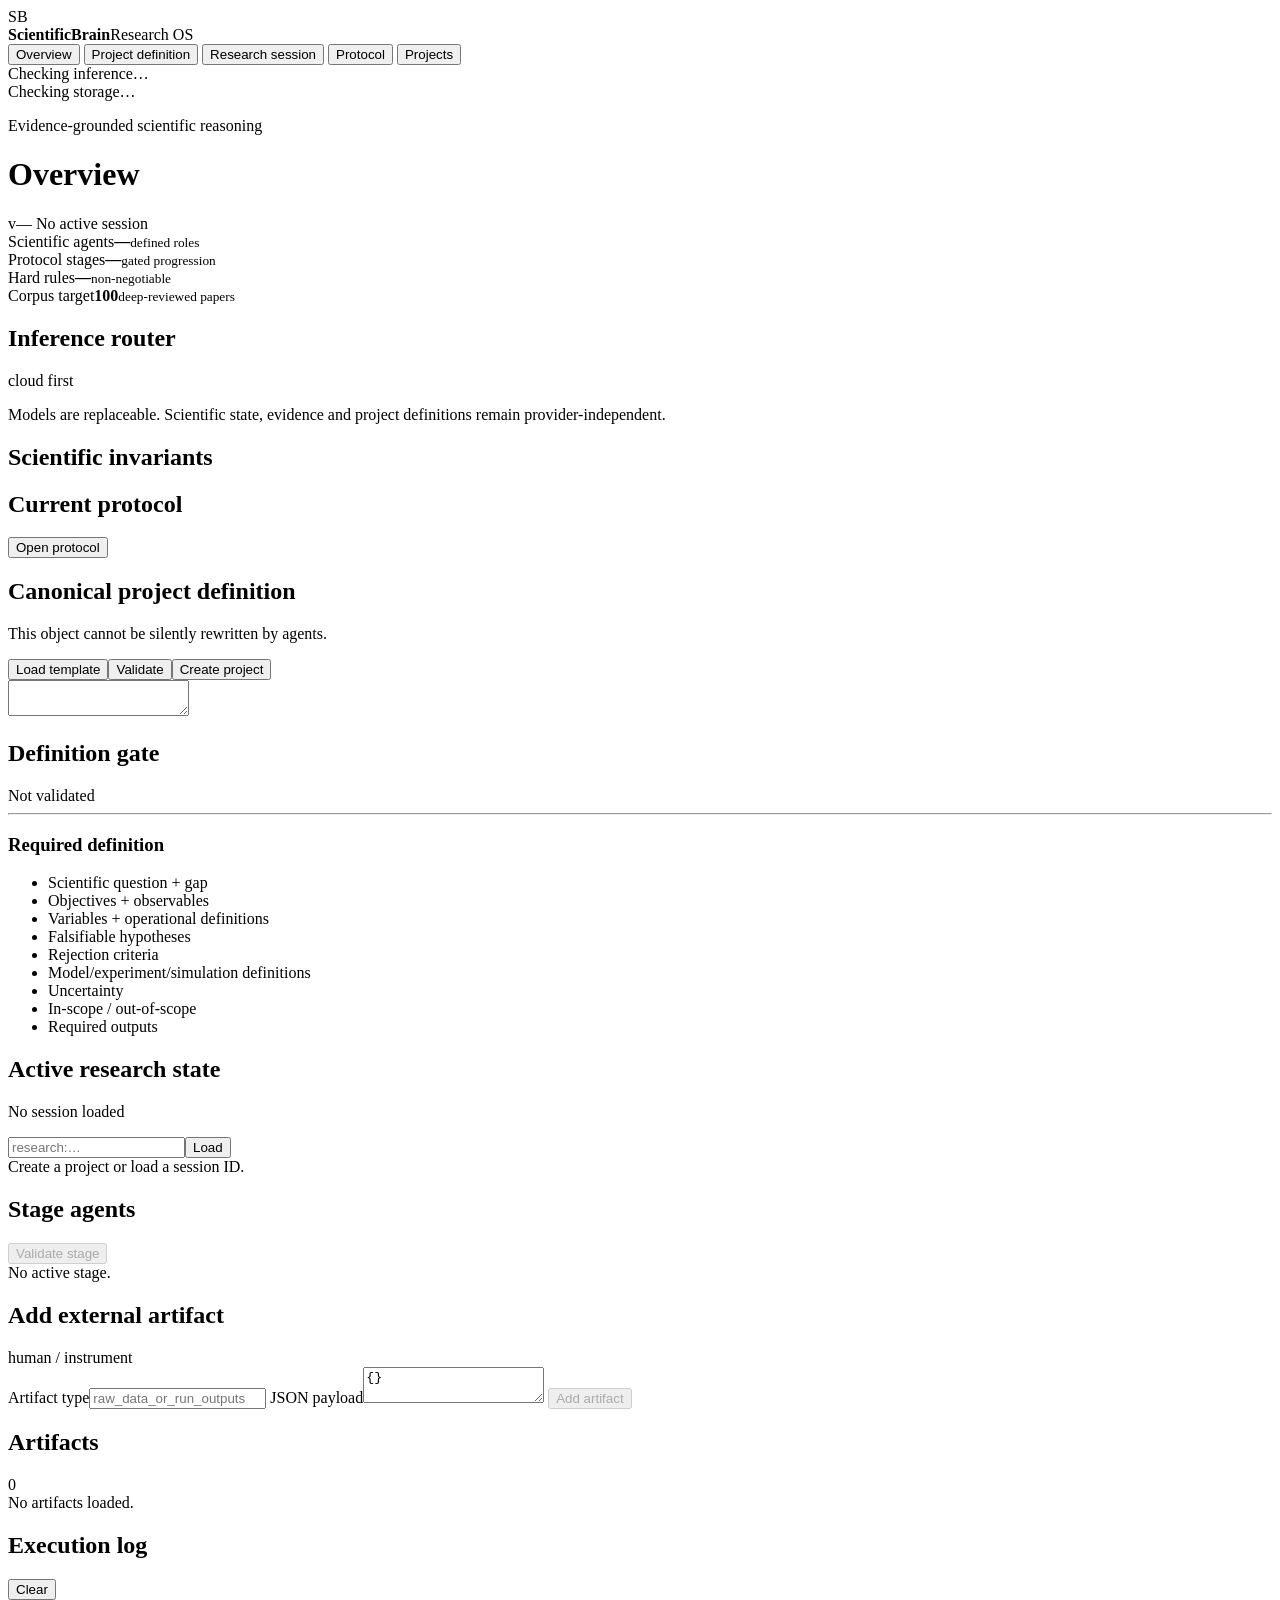
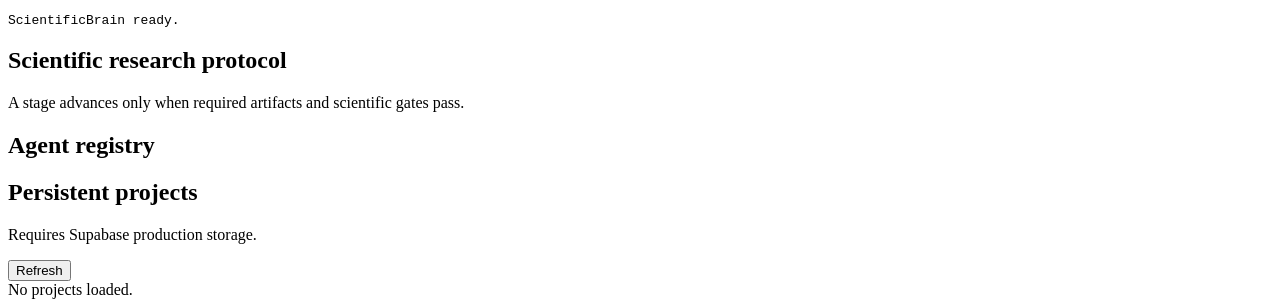
==== index.html @ 0498aa02 "Add ScientificBrain web research console" ====
<!doctype html>
<html lang="en">
<head>
  <meta charset="utf-8" />
  <meta name="viewport" content="width=device-width,initial-scale=1" />
  <title>ScientificBrain</title>
  <link rel="stylesheet" href="/assets/styles.css" />
</head>
<body>
  <div class="shell">
    <aside class="sidebar">
      <div class="brand">
        <div class="mark">SB</div>
        <div><strong>ScientificBrain</strong><span>Research OS</span></div>
      </div>
      <nav>
        <button class="nav active" data-view="overview">Overview</button>
        <button class="nav" data-view="definition">Project definition</button>
        <button class="nav" data-view="session">Research session</button>
        <button class="nav" data-view="protocol">Protocol</button>
        <button class="nav" data-view="projects">Projects</button>
      </nav>
      <div class="sidebar-foot">
        <div class="mini"><span id="provider-dot" class="dot"></span><span id="provider-label">Checking inference…</span></div>
        <div class="mini"><span id="storage-dot" class="dot"></span><span id="storage-label">Checking storage…</span></div>
      </div>
    </aside>

    <main class="main">
      <header class="topbar">
        <div>
          <p class="eyebrow">Evidence-grounded scientific reasoning</p>
          <h1 id="page-title">Overview</h1>
        </div>
        <div class="top-actions">
          <span class="badge" id="version-badge">v—</span>
          <span class="badge accent" id="stage-badge">No active session</span>
        </div>
      </header>

      <section id="view-overview" class="view active">
        <div class="grid cards-4">
          <article class="card metric"><span>Scientific agents</span><strong id="metric-agents">—</strong><small>defined roles</small></article>
          <article class="card metric"><span>Protocol stages</span><strong id="metric-stages">—</strong><small>gated progression</small></article>
          <article class="card metric"><span>Hard rules</span><strong id="metric-rules">—</strong><small>non-negotiable</small></article>
          <article class="card metric"><span>Corpus target</span><strong>100</strong><small>deep-reviewed papers</small></article>
        </div>
        <div class="grid two">
          <article class="card">
            <div class="card-head"><h2>Inference router</h2><span class="pill">cloud first</span></div>
            <div id="provider-order" class="chips"></div>
            <p class="muted">Models are replaceable. Scientific state, evidence and project definitions remain provider-independent.</p>
          </article>
          <article class="card">
            <div class="card-head"><h2>Scientific invariants</h2></div>
            <ul id="hard-rules" class="rule-list"></ul>
          </article>
        </div>
        <article class="card">
          <div class="card-head"><h2>Current protocol</h2><button class="ghost" data-jump="protocol">Open protocol</button></div>
          <div id="overview-protocol" class="timeline"></div>
        </article>
      </section>

      <section id="view-definition" class="view">
        <div class="grid definition-grid">
          <article class="card editor-card">
            <div class="card-head">
              <div><h2>Canonical project definition</h2><p class="muted">This object cannot be silently rewritten by agents.</p></div>
              <div class="row"><button id="load-template" class="ghost">Load template</button><button id="validate-project" class="secondary">Validate</button><button id="create-project" class="primary">Create project</button></div>
            </div>
            <textarea id="project-json" spellcheck="false" aria-label="Research project JSON"></textarea>
          </article>
          <aside class="card inspector">
            <h2>Definition gate</h2>
            <div id="validation-status" class="status-box neutral">Not validated</div>
            <div id="validation-details" class="stack small"></div>
            <hr />
            <h3>Required definition</h3>
            <ul class="check-list">
              <li>Scientific question + gap</li><li>Objectives + observables</li><li>Variables + operational definitions</li><li>Falsifiable hypotheses</li><li>Rejection criteria</li><li>Model/experiment/simulation definitions</li><li>Uncertainty</li><li>In-scope / out-of-scope</li><li>Required outputs</li>
            </ul>
          </aside>
        </div>
      </section>

      <section id="view-session" class="view">
        <div class="grid session-grid">
          <article class="card">
            <div class="card-head"><div><h2>Active research state</h2><p class="muted" id="session-id-label">No session loaded</p></div><div class="row"><input id="session-input" placeholder="research:…" /><button id="load-session" class="secondary">Load</button></div></div>
            <div id="session-summary" class="empty">Create a project or load a session ID.</div>
          </article>
          <article class="card">
            <div class="card-head"><h2>Stage agents</h2><button id="validate-stage" class="primary" disabled>Validate stage</button></div>
            <div id="stage-agents" class="agent-list empty">No active stage.</div>
          </article>
        </div>
        <div class="grid two">
          <article class="card">
            <div class="card-head"><h2>Add external artifact</h2><span class="pill">human / instrument</span></div>
            <label>Artifact type<input id="artifact-type" placeholder="raw_data_or_run_outputs" /></label>
            <label>JSON payload<textarea id="artifact-payload" class="small-editor">{}</textarea></label>
            <button id="add-artifact" class="secondary" disabled>Add artifact</button>
          </article>
          <article class="card">
            <div class="card-head"><h2>Artifacts</h2><span id="artifact-count" class="pill">0</span></div>
            <div id="artifact-list" class="artifact-list empty">No artifacts loaded.</div>
          </article>
        </div>
        <article class="card console-card">
          <div class="card-head"><h2>Execution log</h2><button id="clear-log" class="ghost">Clear</button></div>
          <pre id="execution-log">ScientificBrain ready.</pre>
        </article>
      </section>

      <section id="view-protocol" class="view">
        <article class="card">
          <div class="card-head"><div><h2>Scientific research protocol</h2><p class="muted">A stage advances only when required artifacts and scientific gates pass.</p></div></div>
          <div id="protocol-list" class="protocol-list"></div>
        </article>
        <article class="card">
          <div class="card-head"><h2>Agent registry</h2><span id="agent-count" class="pill"></span></div>
          <div id="agent-registry" class="agent-table"></div>
        </article>
      </section>

      <section id="view-projects" class="view">
        <article class="card">
          <div class="card-head"><div><h2>Persistent projects</h2><p class="muted">Requires Supabase production storage.</p></div><button id="refresh-projects" class="secondary">Refresh</button></div>
          <div id="projects-list" class="projects-table empty">No projects loaded.</div>
        </article>
      </section>
    </main>
  </div>
  <div id="toast" class="toast"></div>
  <script src="/assets/app.js"></script>
</body>
</html>
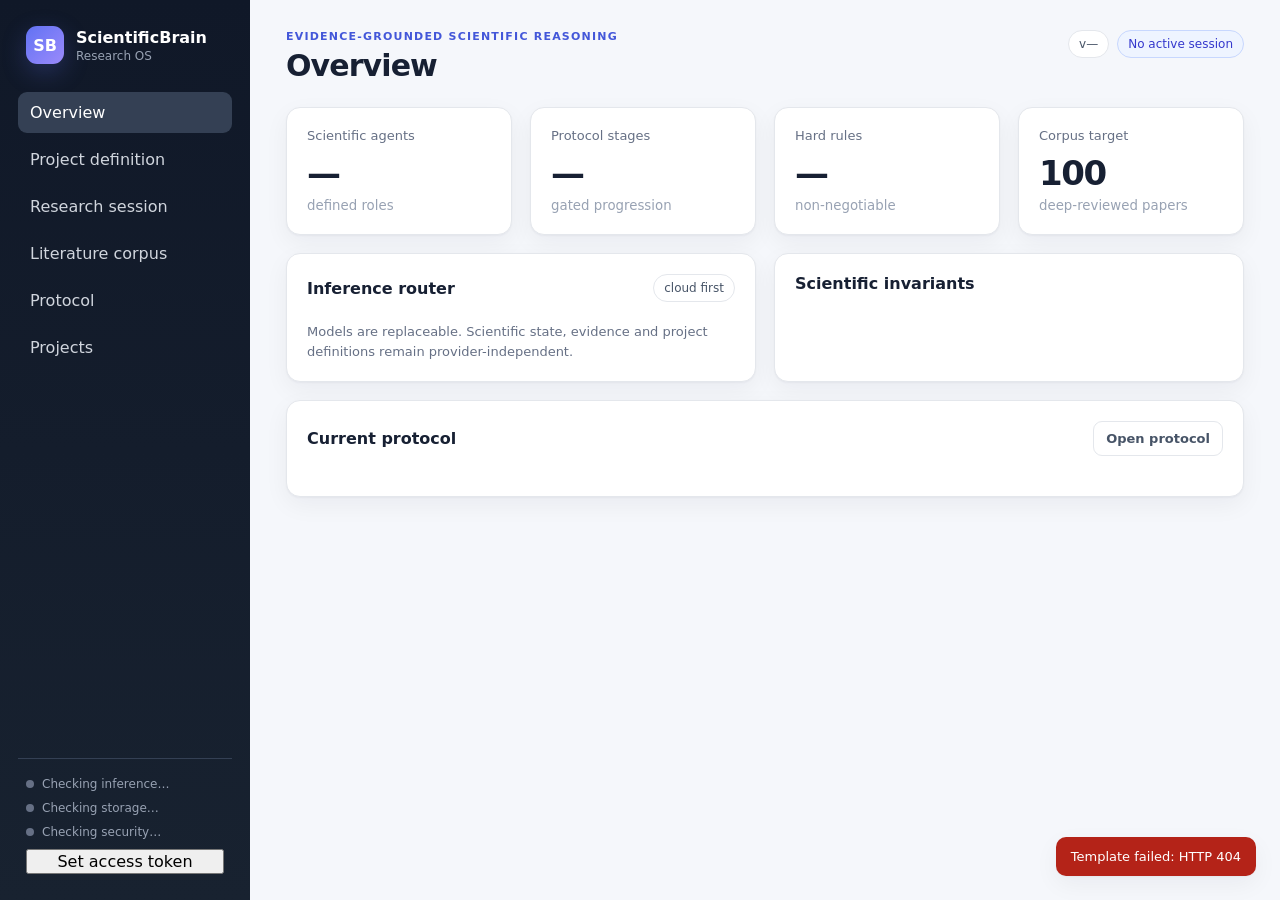
==== commit 001c6c2c: "Add literature corpus and access controls to web console" ====
--- a/index.html
+++ b/index.html
@@ -9,33 +9,27 @@
 <body>
   <div class="shell">
     <aside class="sidebar">
-      <div class="brand">
-        <div class="mark">SB</div>
-        <div><strong>ScientificBrain</strong><span>Research OS</span></div>
-      </div>
+      <div class="brand"><div class="mark">SB</div><div><strong>ScientificBrain</strong><span>Research OS</span></div></div>
       <nav>
         <button class="nav active" data-view="overview">Overview</button>
         <button class="nav" data-view="definition">Project definition</button>
         <button class="nav" data-view="session">Research session</button>
+        <button class="nav" data-view="literature">Literature corpus</button>
         <button class="nav" data-view="protocol">Protocol</button>
         <button class="nav" data-view="projects">Projects</button>
       </nav>
       <div class="sidebar-foot">
         <div class="mini"><span id="provider-dot" class="dot"></span><span id="provider-label">Checking inference…</span></div>
         <div class="mini"><span id="storage-dot" class="dot"></span><span id="storage-label">Checking storage…</span></div>
+        <div class="mini"><span id="security-dot" class="dot"></span><span id="security-label">Checking security…</span></div>
+        <button id="set-access-token" class="sidebar-button">Set access token</button>
       </div>
     </aside>
 
     <main class="main">
       <header class="topbar">
-        <div>
-          <p class="eyebrow">Evidence-grounded scientific reasoning</p>
-          <h1 id="page-title">Overview</h1>
-        </div>
-        <div class="top-actions">
-          <span class="badge" id="version-badge">v—</span>
-          <span class="badge accent" id="stage-badge">No active session</span>
-        </div>
+        <div><p class="eyebrow">Evidence-grounded scientific reasoning</p><h1 id="page-title">Overview</h1></div>
+        <div class="top-actions"><span class="badge" id="version-badge">v—</span><span class="badge accent" id="stage-badge">No active session</span></div>
       </header>
 
       <section id="view-overview" class="view active">
@@ -46,89 +40,61 @@
           <article class="card metric"><span>Corpus target</span><strong>100</strong><small>deep-reviewed papers</small></article>
         </div>
         <div class="grid two">
-          <article class="card">
-            <div class="card-head"><h2>Inference router</h2><span class="pill">cloud first</span></div>
-            <div id="provider-order" class="chips"></div>
-            <p class="muted">Models are replaceable. Scientific state, evidence and project definitions remain provider-independent.</p>
-          </article>
-          <article class="card">
-            <div class="card-head"><h2>Scientific invariants</h2></div>
-            <ul id="hard-rules" class="rule-list"></ul>
-          </article>
+          <article class="card"><div class="card-head"><h2>Inference router</h2><span class="pill">cloud first</span></div><div id="provider-order" class="chips"></div><p class="muted">Models are replaceable. Scientific state, evidence and project definitions remain provider-independent.</p></article>
+          <article class="card"><div class="card-head"><h2>Scientific invariants</h2></div><ul id="hard-rules" class="rule-list"></ul></article>
         </div>
-        <article class="card">
-          <div class="card-head"><h2>Current protocol</h2><button class="ghost" data-jump="protocol">Open protocol</button></div>
-          <div id="overview-protocol" class="timeline"></div>
-        </article>
+        <article class="card"><div class="card-head"><h2>Current protocol</h2><button class="ghost" data-jump="protocol">Open protocol</button></div><div id="overview-protocol" class="timeline"></div></article>
       </section>
 
       <section id="view-definition" class="view">
         <div class="grid definition-grid">
           <article class="card editor-card">
-            <div class="card-head">
-              <div><h2>Canonical project definition</h2><p class="muted">This object cannot be silently rewritten by agents.</p></div>
-              <div class="row"><button id="load-template" class="ghost">Load template</button><button id="validate-project" class="secondary">Validate</button><button id="create-project" class="primary">Create project</button></div>
-            </div>
+            <div class="card-head"><div><h2>Canonical project definition</h2><p class="muted">This object cannot be silently rewritten by agents.</p></div><div class="row"><button id="load-template" class="ghost">Load template</button><button id="validate-project" class="secondary">Validate</button><button id="create-project" class="primary">Create project</button></div></div>
             <textarea id="project-json" spellcheck="false" aria-label="Research project JSON"></textarea>
           </article>
-          <aside class="card inspector">
-            <h2>Definition gate</h2>
-            <div id="validation-status" class="status-box neutral">Not validated</div>
-            <div id="validation-details" class="stack small"></div>
-            <hr />
-            <h3>Required definition</h3>
-            <ul class="check-list">
-              <li>Scientific question + gap</li><li>Objectives + observables</li><li>Variables + operational definitions</li><li>Falsifiable hypotheses</li><li>Rejection criteria</li><li>Model/experiment/simulation definitions</li><li>Uncertainty</li><li>In-scope / out-of-scope</li><li>Required outputs</li>
-            </ul>
-          </aside>
+          <aside class="card inspector"><h2>Definition gate</h2><div id="validation-status" class="status-box neutral">Not validated</div><div id="validation-details" class="stack small"></div><hr/><h3>Required definition</h3><ul class="check-list"><li>Scientific question + gap</li><li>Objectives + observables</li><li>Variables + operational definitions</li><li>Falsifiable hypotheses</li><li>Rejection criteria</li><li>Model/experiment/simulation definitions</li><li>Uncertainty</li><li>In-scope / out-of-scope</li><li>Required outputs</li></ul></aside>
         </div>
       </section>
 
       <section id="view-session" class="view">
         <div class="grid session-grid">
+          <article class="card"><div class="card-head"><div><h2>Active research state</h2><p class="muted" id="session-id-label">No session loaded</p></div><div class="row"><input id="session-input" placeholder="research:…"/><button id="load-session" class="secondary">Load</button></div></div><div id="session-summary" class="empty">Create a project or load a session ID.</div></article>
+          <article class="card"><div class="card-head"><h2>Stage agents</h2><button id="validate-stage" class="primary" disabled>Validate stage</button></div><div id="stage-agents" class="agent-list empty">No active stage.</div></article>
+        </div>
+        <div class="grid two">
+          <article class="card"><div class="card-head"><h2>Add external artifact</h2><span class="pill">human / instrument</span></div><label>Artifact type<input id="artifact-type" placeholder="raw_data_or_run_outputs"/></label><label>JSON payload<textarea id="artifact-payload" class="small-editor">{}</textarea></label><button id="add-artifact" class="secondary" disabled>Add artifact</button></article>
+          <article class="card"><div class="card-head"><h2>Artifacts</h2><span id="artifact-count" class="pill">0</span></div><div id="artifact-list" class="artifact-list empty">No artifacts loaded.</div></article>
+        </div>
+        <article class="card console-card"><div class="card-head"><h2>Execution log</h2><button id="clear-log" class="ghost">Clear</button></div><pre id="execution-log">ScientificBrain ready.</pre></article>
+      </section>
+
+      <section id="view-literature" class="view">
+        <div class="grid two">
           <article class="card">
-            <div class="card-head"><div><h2>Active research state</h2><p class="muted" id="session-id-label">No session loaded</p></div><div class="row"><input id="session-input" placeholder="research:…" /><button id="load-session" class="secondary">Load</button></div></div>
-            <div id="session-summary" class="empty">Create a project or load a session ID.</div>
+            <div class="card-head"><div><h2>Literature discovery</h2><p class="muted">Metadata discovery does not count as deep review.</p></div><span class="pill">OpenAlex</span></div>
+            <label>Scientific query<input id="literature-query" placeholder="magnetized plasma shocks Hall MHD experiment"/></label>
+            <div class="row"><label>From year<input id="literature-year" type="number" value="1990"/></label><label>Max records<input id="literature-max" type="number" value="100" min="1" max="200"/></label></div>
+            <button id="enqueue-discovery" class="primary" disabled>Queue discovery</button>
           </article>
           <article class="card">
-            <div class="card-head"><h2>Stage agents</h2><button id="validate-stage" class="primary" disabled>Validate stage</button></div>
-            <div id="stage-agents" class="agent-list empty">No active stage.</div>
+            <div class="card-head"><div><h2>Deep-review corpus</h2><p class="muted">Each selected paper requires full text, structured extraction, specialist criticism and gates.</p></div><span class="pill">target 100</span></div>
+            <p class="muted">Queue up to 100 selected/candidate papers as individual review jobs. Each job runs separately to remain compatible with serverless execution limits.</p>
+            <button id="enqueue-reviews" class="secondary" disabled>Queue selected paper reviews</button>
           </article>
         </div>
-        <div class="grid two">
-          <article class="card">
-            <div class="card-head"><h2>Add external artifact</h2><span class="pill">human / instrument</span></div>
-            <label>Artifact type<input id="artifact-type" placeholder="raw_data_or_run_outputs" /></label>
-            <label>JSON payload<textarea id="artifact-payload" class="small-editor">{}</textarea></label>
-            <button id="add-artifact" class="secondary" disabled>Add artifact</button>
-          </article>
-          <article class="card">
-            <div class="card-head"><h2>Artifacts</h2><span id="artifact-count" class="pill">0</span></div>
-            <div id="artifact-list" class="artifact-list empty">No artifacts loaded.</div>
-          </article>
-        </div>
-        <article class="card console-card">
-          <div class="card-head"><h2>Execution log</h2><button id="clear-log" class="ghost">Clear</button></div>
-          <pre id="execution-log">ScientificBrain ready.</pre>
+        <article class="card">
+          <div class="card-head"><div><h2>Literature jobs</h2><p class="muted">Run jobs incrementally. Failed jobs preserve the exact error instead of being counted as reviewed.</p></div><button id="refresh-jobs" class="secondary">Refresh</button></div>
+          <div id="jobs-list" class="jobs-list empty">No jobs loaded.</div>
         </article>
       </section>
 
       <section id="view-protocol" class="view">
-        <article class="card">
-          <div class="card-head"><div><h2>Scientific research protocol</h2><p class="muted">A stage advances only when required artifacts and scientific gates pass.</p></div></div>
-          <div id="protocol-list" class="protocol-list"></div>
-        </article>
-        <article class="card">
-          <div class="card-head"><h2>Agent registry</h2><span id="agent-count" class="pill"></span></div>
-          <div id="agent-registry" class="agent-table"></div>
-        </article>
+        <article class="card"><div class="card-head"><div><h2>Scientific research protocol</h2><p class="muted">A stage advances only when required artifacts and scientific gates pass.</p></div></div><div id="protocol-list" class="protocol-list"></div></article>
+        <article class="card"><div class="card-head"><h2>Agent registry</h2><span id="agent-count" class="pill"></span></div><div id="agent-registry" class="agent-table"></div></article>
       </section>
 
       <section id="view-projects" class="view">
-        <article class="card">
-          <div class="card-head"><div><h2>Persistent projects</h2><p class="muted">Requires Supabase production storage.</p></div><button id="refresh-projects" class="secondary">Refresh</button></div>
-          <div id="projects-list" class="projects-table empty">No projects loaded.</div>
-        </article>
+        <article class="card"><div class="card-head"><div><h2>Persistent projects</h2><p class="muted">Requires Supabase production storage.</p></div><button id="refresh-projects" class="secondary">Refresh</button></div><div id="projects-list" class="projects-table empty">No projects loaded.</div></article>
       </section>
     </main>
   </div>
--- a/assets/styles.css
+++ b/assets/styles.css
@@ -0,0 +1 @@
+:root{--bg:#f5f7fb;--panel:#fff;--ink:#172033;--muted:#667085;--line:#e4e7ec;--accent:#4357d9;--accent2:#7c3aed;--ok:#0f9f6e;--warn:#d97706;--bad:#d92d20;--side:#101828;--side2:#182230;--shadow:0 1px 2px rgba(16,24,40,.04),0 8px 24px rgba(16,24,40,.05);font-family:Inter,ui-sans-serif,system-ui,-apple-system,BlinkMacSystemFont,"Segoe UI",sans-serif;color:var(--ink)}*{box-sizing:border-box}body{margin:0;background:var(--bg)}button,input,textarea{font:inherit}.shell{min-height:100vh;display:grid;grid-template-columns:250px 1fr}.sidebar{background:linear-gradient(180deg,var(--side),var(--side2));color:#fff;padding:26px 18px;display:flex;flex-direction:column;position:sticky;top:0;height:100vh}.brand{display:flex;gap:12px;align-items:center;padding:0 8px 28px}.brand strong{display:block;font-size:16px}.brand span{display:block;color:#98a2b3;font-size:12px;margin-top:2px}.mark{width:38px;height:38px;border-radius:11px;background:linear-gradient(135deg,#6172f3,#9b8afb);display:grid;place-items:center;font-weight:800;box-shadow:0 8px 24px rgba(97,114,243,.25)}nav{display:grid;gap:6px}.nav{border:0;text-align:left;background:transparent;color:#d0d5dd;padding:11px 12px;border-radius:9px;cursor:pointer}.nav:hover,.nav.active{background:#344054;color:#fff}.sidebar-foot{margin-top:auto;border-top:1px solid #344054;padding:18px 8px 0;display:grid;gap:10px}.mini{display:flex;gap:8px;align-items:center;color:#98a2b3;font-size:12px}.dot{width:8px;height:8px;border-radius:50%;background:#667085}.dot.ok{background:#32d583}.dot.bad{background:#f97066}.main{padding:30px 36px 60px;min-width:0}.topbar{display:flex;justify-content:space-between;gap:24px;align-items:flex-start;margin-bottom:24px}.eyebrow{text-transform:uppercase;letter-spacing:.11em;font-size:11px;color:var(--accent);font-weight:700;margin:0 0 5px}.topbar h1{margin:0;font-size:30px;letter-spacing:-.03em}.top-actions{display:flex;gap:8px;align-items:center}.badge,.pill{display:inline-flex;align-items:center;border:1px solid var(--line);border-radius:999px;background:#fff;padding:6px 10px;font-size:12px;color:#475467}.badge.accent{border-color:#c7d7fe;background:#eef4ff;color:#3538cd}.view{display:none;gap:18px}.view.active{display:grid}.grid{display:grid;gap:18px}.cards-4{grid-template-columns:repeat(4,minmax(0,1fr))}.two{grid-template-columns:repeat(2,minmax(0,1fr))}.definition-grid{grid-template-columns:minmax(0,1fr) 320px}.session-grid{grid-template-columns:1.2fr .8fr}.card{background:var(--panel);border:1px solid var(--line);border-radius:14px;padding:20px;box-shadow:var(--shadow);min-width:0}.metric span{display:block;color:var(--muted);font-size:13px}.metric strong{display:block;font-size:34px;margin:10px 0 2px;letter-spacing:-.04em}.metric small{color:#98a2b3}.card-head{display:flex;justify-content:space-between;gap:14px;align-items:center;margin-bottom:16px}.card h2{font-size:16px;margin:0}.card h3{font-size:14px;margin:14px 0 8px}.muted{color:var(--muted);font-size:13px;line-height:1.5;margin:4px 0 0}.row{display:flex;gap:8px;align-items:center;flex-wrap:wrap}.primary,.secondary,.ghost{border-radius:9px;padding:9px 12px;cursor:pointer;font-weight:600;font-size:13px}.primary{background:var(--accent);border:1px solid var(--accent);color:#fff}.secondary{background:#fff;border:1px solid #b9c2d0;color:#344054}.ghost{background:transparent;border:1px solid var(--line);color:#475467}.primary:disabled,.secondary:disabled{opacity:.45;cursor:not-allowed}.chips{display:flex;gap:8px;flex-wrap:wrap}.chip{padding:7px 10px;border-radius:8px;background:#f2f4f7;border:1px solid var(--line);font-size:12px}.rule-list,.check-list{padding-left:18px;color:#475467;font-size:13px;line-height:1.7}.timeline{display:flex;gap:8px;overflow-x:auto;padding-bottom:4px}.timeline-step{min-width:130px;border:1px solid var(--line);border-radius:10px;padding:10px;background:#fcfcfd}.timeline-step strong{display:block;font-size:12px;text-transform:capitalize}.timeline-step span{font-size:11px;color:var(--muted)}textarea,input{border:1px solid #d0d5dd;border-radius:9px;background:#fff;color:#101828;outline:none}textarea:focus,input:focus{border-color:#8098f9;box-shadow:0 0 0 3px #eef4ff}#project-json{width:100%;min-height:630px;padding:14px;font:12px/1.55 ui-monospace,SFMono-Regular,Menlo,monospace;resize:vertical;background:#0c111d;color:#e4e7ec;border-color:#1d2939}.small-editor{width:100%;min-height:160px;padding:10px;font:12px/1.5 ui-monospace,SFMono-Regular,Menlo,monospace}.inspector{align-self:start;position:sticky;top:24px}.status-box{border-radius:10px;padding:12px;margin:12px 0;font-size:13px}.status-box.neutral{background:#f2f4f7;color:#475467}.status-box.ok{background:#ecfdf3;color:#067647}.status-box.bad{background:#fef3f2;color:#b42318}.stack{display:grid;gap:8px}.small{font-size:12px}.validation-item{padding:8px;border:1px solid var(--line);border-radius:8px}.empty{color:#98a2b3;font-size:13px;padding:18px 0}.agent-list{display:grid;gap:9px}.agent-row{display:grid;grid-template-columns:1fr auto;gap:12px;align-items:center;border:1px solid var(--line);border-radius:10px;padding:11px}.agent-row strong{font-size:13px}.agent-row span{display:block;color:var(--muted);font-size:11px;margin-top:3px}.agent-state{font-size:11px;color:#667085;margin-right:8px}.artifact-list{display:grid;gap:8px;max-height:360px;overflow:auto}.artifact{border:1px solid var(--line);border-radius:9px;padding:10px}.artifact strong{font-size:12px}.artifact small{display:block;color:var(--muted);margin-top:3px}.console-card pre{margin:0;background:#0c111d;color:#d0d5dd;border-radius:10px;min-height:180px;max-height:420px;overflow:auto;padding:14px;font:12px/1.55 ui-monospace,SFMono-Regular,Menlo,monospace;white-space:pre-wrap}.protocol-list{display:grid;grid-template-columns:repeat(3,minmax(0,1fr));gap:12px}.protocol-card{border:1px solid var(--line);border-radius:10px;padding:13px}.protocol-card .num{font-size:11px;color:var(--accent);font-weight:800}.protocol-card h3{margin:5px 0;text-transform:capitalize}.protocol-card p{color:var(--muted);font-size:12px;line-height:1.45}.protocol-card code{display:block;font-size:10px;background:#f2f4f7;padding:6px;border-radius:6px;white-space:normal}.agent-table{display:grid;gap:7px}.agent-table-row{display:grid;grid-template-columns:160px 100px 110px 1fr;gap:10px;padding:9px 10px;border-bottom:1px solid var(--line);align-items:start;font-size:12px}.agent-table-row strong{text-transform:none}.projects-table{display:grid}.project-row{display:grid;grid-template-columns:1.2fr .8fr .5fr .8fr;gap:12px;padding:12px;border-bottom:1px solid var(--line);font-size:12px;align-items:center}.project-row strong{font-size:13px}label{display:grid;gap:6px;color:#475467;font-size:12px;margin-bottom:12px}input{padding:9px 10px;min-width:220px}.toast{position:fixed;right:24px;bottom:24px;background:#101828;color:#fff;padding:12px 15px;border-radius:10px;font-size:13px;box-shadow:var(--shadow);opacity:0;transform:translateY(8px);pointer-events:none;transition:.2s}.toast.show{opacity:1;transform:none}.toast.bad{background:#b42318}hr{border:0;border-top:1px solid var(--line);margin:18px 0}@media(max-width:1100px){.cards-4{grid-template-columns:repeat(2,1fr)}.definition-grid,.session-grid,.two{grid-template-columns:1fr}.inspector{position:static}.protocol-list{grid-template-columns:repeat(2,1fr)}}@media(max-width:760px){.shell{grid-template-columns:1fr}.sidebar{position:static;height:auto}.sidebar nav{grid-template-columns:repeat(2,1fr)}.sidebar-foot{display:none}.main{padding:22px 16px}.cards-4,.protocol-list{grid-template-columns:1fr}.topbar{flex-direction:column}.agent-table-row{grid-template-columns:1fr}.project-row{grid-template-columns:1fr}}
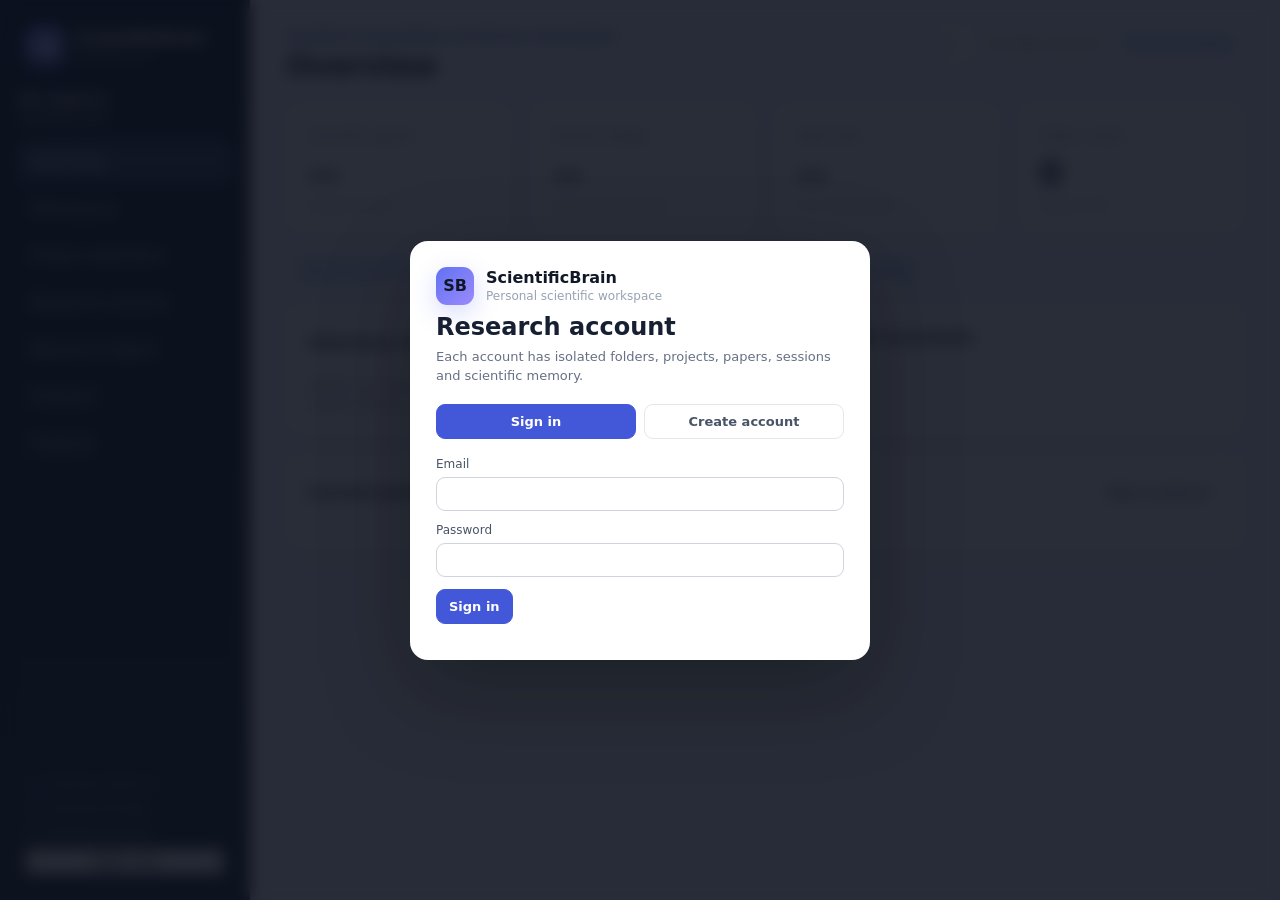
==== commit c41a58df: "Add Supabase auth, research folders, uploads and Research Agent UI" ====
--- a/index.html
+++ b/index.html
@@ -5,16 +5,40 @@
   <meta name="viewport" content="width=device-width,initial-scale=1" />
   <title>ScientificBrain</title>
   <link rel="stylesheet" href="/assets/styles.css" />
+  <link rel="stylesheet" href="/assets/workspace.css" />
 </head>
 <body>
+  <div id="auth-gate" class="auth-gate">
+    <div class="auth-card">
+      <div class="brand" style="color:#101828;padding:0 0 8px"><div class="mark">SB</div><div><strong>ScientificBrain</strong><span>Personal scientific workspace</span></div></div>
+      <h2>Research account</h2>
+      <p class="muted">Each account has isolated folders, projects, papers, sessions and scientific memory.</p>
+      <div class="auth-tabs"><button id="auth-tab-signin" class="primary">Sign in</button><button id="auth-tab-signup" class="ghost">Create account</button></div>
+      <div id="auth-signin" class="auth-pane active">
+        <label>Email<input id="signin-email" type="email" autocomplete="email" /></label>
+        <label>Password<input id="signin-password" type="password" autocomplete="current-password" /></label>
+        <button id="signin-button" class="primary">Sign in</button>
+      </div>
+      <div id="auth-signup" class="auth-pane">
+        <label>Name<input id="signup-name" autocomplete="name" /></label>
+        <label>Email<input id="signup-email" type="email" autocomplete="email" /></label>
+        <label>Password<input id="signup-password" type="password" autocomplete="new-password" /></label>
+        <button id="signup-button" class="primary">Create account</button>
+      </div>
+      <div id="auth-message" class="auth-message"></div>
+    </div>
+  </div>
+
   <div class="shell">
     <aside class="sidebar">
       <div class="brand"><div class="mark">SB</div><div><strong>ScientificBrain</strong><span>Research OS</span></div></div>
-      <nav>
+      <div class="user-box" id="user-box"><strong>Not signed in</strong><span>Supabase Auth</span></div>
+      <nav style="margin-top:16px">
         <button class="nav active" data-view="overview">Overview</button>
+        <button class="nav" data-view="workspace">Workspace</button>
         <button class="nav" data-view="definition">Project definition</button>
         <button class="nav" data-view="session">Research session</button>
-        <button class="nav" data-view="literature">Literature corpus</button>
+        <button class="nav" data-view="literature">Research Agent</button>
         <button class="nav" data-view="protocol">Protocol</button>
         <button class="nav" data-view="projects">Projects</button>
       </nav>
@@ -22,14 +46,14 @@
         <div class="mini"><span id="provider-dot" class="dot"></span><span id="provider-label">Checking inference…</span></div>
         <div class="mini"><span id="storage-dot" class="dot"></span><span id="storage-label">Checking storage…</span></div>
         <div class="mini"><span id="security-dot" class="dot"></span><span id="security-label">Checking security…</span></div>
-        <button id="set-access-token" class="sidebar-button">Set access token</button>
+        <button id="signout-button" class="sidebar-button">Sign out</button>
       </div>
     </aside>
 
     <main class="main">
       <header class="topbar">
         <div><p class="eyebrow">Evidence-grounded scientific reasoning</p><h1 id="page-title">Overview</h1></div>
-        <div class="top-actions"><span class="badge" id="version-badge">v—</span><span class="badge accent" id="stage-badge">No active session</span></div>
+        <div class="top-actions"><span class="badge" id="version-badge">v—</span><span class="badge" id="active-folder-badge">No folder selected</span><span class="badge accent" id="stage-badge">No active session</span></div>
       </header>
 
       <section id="view-overview" class="view active">
@@ -37,19 +61,56 @@
           <article class="card metric"><span>Scientific agents</span><strong id="metric-agents">—</strong><small>defined roles</small></article>
           <article class="card metric"><span>Protocol stages</span><strong id="metric-stages">—</strong><small>gated progression</small></article>
           <article class="card metric"><span>Hard rules</span><strong id="metric-rules">—</strong><small>non-negotiable</small></article>
-          <article class="card metric"><span>Corpus target</span><strong>100</strong><small>deep-reviewed papers</small></article>
+          <article class="card metric"><span>Folder corpus</span><strong id="metric-folder-papers">0</strong><small id="metric-folder-target">target 100</small></article>
         </div>
+        <div id="overview-folder-context" class="folder-context">Select a research folder. All subsequent literature, projects and agents will work only inside that folder.</div>
         <div class="grid two">
-          <article class="card"><div class="card-head"><h2>Inference router</h2><span class="pill">cloud first</span></div><div id="provider-order" class="chips"></div><p class="muted">Models are replaceable. Scientific state, evidence and project definitions remain provider-independent.</p></article>
+          <article class="card"><div class="card-head"><h2>Inference router</h2><span class="pill">cloud first</span></div><div id="provider-order" class="chips"></div><p class="muted">Models are replaceable. Scientific state, evidence and user-owned memory remain provider-independent.</p></article>
           <article class="card"><div class="card-head"><h2>Scientific invariants</h2></div><ul id="hard-rules" class="rule-list"></ul></article>
         </div>
         <article class="card"><div class="card-head"><h2>Current protocol</h2><button class="ghost" data-jump="protocol">Open protocol</button></div><div id="overview-protocol" class="timeline"></div></article>
       </section>
 
+      <section id="view-workspace" class="view">
+        <div class="grid workspace-grid">
+          <article class="card">
+            <div class="card-head"><div><h2>Research folders</h2><p class="muted">Organize by year, research line, area or any hierarchy you define.</p></div><button id="refresh-folders" class="ghost">Refresh</button></div>
+            <label>Folder name<input id="folder-name" placeholder="PF-PPT CubeSat" /></label>
+            <div class="row"><label>Year<input id="folder-year" type="number" placeholder="2027" /></label><label>Paper target<input id="folder-target" type="number" value="100" min="1" /></label></div>
+            <label>Research line<input id="folder-line" placeholder="Plasma propulsion" /></label>
+            <label>Area<input id="folder-area" placeholder="Plasma physics" /></label>
+            <label>Parent folder<select id="folder-parent"><option value="">Root</option></select></label>
+            <button id="create-folder" class="primary">Create folder</button>
+            <hr />
+            <div id="folder-list" class="folder-list empty">No folders loaded.</div>
+          </article>
+
+          <div class="grid">
+            <article class="card">
+              <div class="library-head"><div><h2 id="selected-folder-title">Select a folder</h2><p id="selected-folder-meta" class="muted">A folder defines the active scientific context.</p></div><div class="row"><button id="rename-folder" class="ghost" disabled>Rename</button><button id="edit-folder" class="ghost" disabled>Edit metadata</button></div></div>
+              <div class="paper-progress"><span id="paper-progress-bar"></span></div>
+              <p id="paper-progress-label" class="muted">0 / 100 papers</p>
+            </article>
+
+            <article class="card">
+              <div class="card-head"><div><h2>Upload papers</h2><p class="muted">Private PDFs are stored under your Supabase user ID and selected folder.</p></div><span class="pill">PDF · 100 MB max</span></div>
+              <div class="upload-drop"><input id="paper-files" type="file" accept="application/pdf" multiple /><p class="muted">You may upload your own corpus. The target is configurable; 100 is the default, not a hard global limit.</p></div>
+              <button id="upload-papers" class="primary" disabled style="margin-top:12px">Upload selected PDFs</button>
+            </article>
+
+            <article class="card">
+              <div class="card-head"><div><h2>Folder paper library</h2><p class="muted">Only these sources are injected into projects and agents when this folder is active.</p></div><span id="library-count" class="pill">0</span></div>
+              <div id="paper-list" class="paper-table empty">No papers in this folder.</div>
+            </article>
+          </div>
+        </div>
+      </section>
+
       <section id="view-definition" class="view">
+        <div id="definition-folder-context" class="folder-context">Select a research folder before creating a project.</div>
         <div class="grid definition-grid">
           <article class="card editor-card">
-            <div class="card-head"><div><h2>Canonical project definition</h2><p class="muted">This object cannot be silently rewritten by agents.</p></div><div class="row"><button id="load-template" class="ghost">Load template</button><button id="validate-project" class="secondary">Validate</button><button id="create-project" class="primary">Create project</button></div></div>
+            <div class="card-head"><div><h2>Canonical project definition</h2><p class="muted">This object cannot be silently rewritten by agents. The project will inherit only the selected folder corpus.</p></div><div class="row"><button id="load-template" class="ghost">Load template</button><button id="validate-project" class="secondary">Validate</button><button id="create-project" class="primary">Create project</button></div></div>
             <textarea id="project-json" spellcheck="false" aria-label="Research project JSON"></textarea>
           </article>
           <aside class="card inspector"><h2>Definition gate</h2><div id="validation-status" class="status-box neutral">Not validated</div><div id="validation-details" class="stack small"></div><hr/><h3>Required definition</h3><ul class="check-list"><li>Scientific question + gap</li><li>Objectives + observables</li><li>Variables + operational definitions</li><li>Falsifiable hypotheses</li><li>Rejection criteria</li><li>Model/experiment/simulation definitions</li><li>Uncertainty</li><li>In-scope / out-of-scope</li><li>Required outputs</li></ul></aside>
@@ -69,22 +130,25 @@
       </section>
 
       <section id="view-literature" class="view">
+        <div id="research-folder-context" class="folder-context">Select a research folder. Research Agent results can then be added directly to that folder.</div>
         <div class="grid two">
           <article class="card">
-            <div class="card-head"><div><h2>Literature discovery</h2><p class="muted">Metadata discovery does not count as deep review.</p></div><span class="pill">OpenAlex</span></div>
-            <label>Scientific query<input id="literature-query" placeholder="magnetized plasma shocks Hall MHD experiment"/></label>
-            <div class="row"><label>From year<input id="literature-year" type="number" value="1990"/></label><label>Max records<input id="literature-max" type="number" value="100" min="1" max="200"/></label></div>
-            <button id="enqueue-discovery" class="primary" disabled>Queue discovery</button>
+            <div class="card-head"><div><h2>Research Agent</h2><p class="muted">Search scientific databases and, when configured, the general web.</p></div><span class="pill">OpenAlex · arXiv · Crossref · Web</span></div>
+            <label>Scientific query<input id="research-query" placeholder="magnetized plasma shocks Hall MHD experiment"/></label>
+            <div class="row"><label>From year<input id="research-year" type="number" value="1990"/></label><label>Max results<input id="research-max" type="number" value="40" min="1" max="100"/></label></div>
+            <button id="research-search" class="primary" disabled>Search information</button>
+            <p class="muted">If a full text cannot be downloaded automatically, ScientificBrain preserves the DOI and source link so you can retrieve and upload it manually.</p>
           </article>
           <article class="card">
-            <div class="card-head"><div><h2>Deep-review corpus</h2><p class="muted">Each selected paper requires full text, structured extraction, specialist criticism and gates.</p></div><span class="pill">target 100</span></div>
-            <p class="muted">Queue up to 100 selected/candidate papers as individual review jobs. Each job runs separately to remain compatible with serverless execution limits.</p>
+            <div class="card-head"><div><h2>Deep-review jobs</h2><p class="muted">Full-text review is executed paper by paper through the selected folder.</p></div><span class="pill">target 100</span></div>
             <button id="enqueue-reviews" class="secondary" disabled>Queue selected paper reviews</button>
+            <button id="refresh-jobs" class="ghost" style="margin-left:8px">Refresh jobs</button>
+            <div id="jobs-list" class="jobs-list empty" style="margin-top:14px">No jobs loaded.</div>
           </article>
         </div>
         <article class="card">
-          <div class="card-head"><div><h2>Literature jobs</h2><p class="muted">Run jobs incrementally. Failed jobs preserve the exact error instead of being counted as reviewed.</p></div><button id="refresh-jobs" class="secondary">Refresh</button></div>
-          <div id="jobs-list" class="jobs-list empty">No jobs loaded.</div>
+          <div class="card-head"><div><h2>Search results</h2><p id="research-source-summary" class="muted">No search performed.</p></div></div>
+          <div id="research-results" class="result-list empty">Search results will appear here.</div>
         </article>
       </section>
 
@@ -94,7 +158,8 @@
       </section>
 
       <section id="view-projects" class="view">
-        <article class="card"><div class="card-head"><div><h2>Persistent projects</h2><p class="muted">Requires Supabase production storage.</p></div><button id="refresh-projects" class="secondary">Refresh</button></div><div id="projects-list" class="projects-table empty">No projects loaded.</div></article>
+        <div id="projects-folder-context" class="folder-context">Projects are filtered to the selected research folder.</div>
+        <article class="card"><div class="card-head"><div><h2>Persistent projects</h2><p class="muted">Supabase RLS isolates each user's projects.</p></div><button id="refresh-projects" class="secondary">Refresh</button></div><div id="projects-list" class="projects-table empty">No projects loaded.</div></article>
       </section>
     </main>
   </div>
--- a/assets/workspace.css
+++ b/assets/workspace.css
@@ -0,0 +1 @@
+.auth-gate{position:fixed;inset:0;background:rgba(12,17,29,.88);backdrop-filter:blur(8px);z-index:50;display:grid;place-items:center;padding:20px}.auth-gate.hidden{display:none}.auth-card{width:min(460px,100%);background:#fff;border-radius:18px;padding:26px;box-shadow:0 30px 90px rgba(0,0,0,.3)}.auth-card h2{margin:0 0 6px}.auth-tabs{display:flex;gap:8px;margin:18px 0}.auth-tabs button{flex:1}.auth-pane{display:none}.auth-pane.active{display:block}.auth-message{font-size:12px;margin-top:10px;color:#667085}.user-box{display:grid;gap:5px;color:#d0d5dd;font-size:12px}.user-box strong{color:#fff}.workspace-toolbar{display:flex;gap:10px;align-items:end;flex-wrap:wrap}.workspace-toolbar label{margin:0}.workspace-grid{grid-template-columns:340px minmax(0,1fr)}.folder-list{display:grid;gap:7px;max-height:620px;overflow:auto}.folder-item{display:grid;grid-template-columns:1fr auto;gap:8px;padding:10px;border:1px solid var(--line);border-radius:10px;cursor:pointer;background:#fff}.folder-item:hover,.folder-item.active{border-color:#8098f9;background:#f5f8ff}.folder-item strong{font-size:13px}.folder-item small{display:block;color:var(--muted);margin-top:3px}.folder-depth-1{margin-left:16px}.folder-depth-2{margin-left:32px}.folder-depth-3{margin-left:48px}.paper-progress{height:9px;border-radius:99px;background:#eaecf0;overflow:hidden}.paper-progress>span{display:block;height:100%;background:linear-gradient(90deg,#6172f3,#7c3aed);width:0}.paper-table{display:grid;gap:8px}.paper-row{border:1px solid var(--line);border-radius:10px;padding:12px;display:grid;grid-template-columns:minmax(0,1fr) auto;gap:12px}.paper-row strong{font-size:13px}.paper-meta{font-size:11px;color:var(--muted);margin-top:5px}.paper-actions{display:flex;gap:6px;align-items:start;flex-wrap:wrap}.result-list{display:grid;gap:10px;margin-top:14px}.result-card{border:1px solid var(--line);border-radius:11px;padding:13px}.result-card h3{margin:0 0 6px;font-size:14px}.result-card .source-line{font-size:11px;color:var(--muted);display:flex;gap:8px;flex-wrap:wrap}.result-card p{font-size:12px;color:#475467;line-height:1.45;max-height:70px;overflow:hidden}.access-open{color:#067647}.access-manual{color:#b54708}.folder-context{padding:10px 12px;border-radius:10px;background:#eef4ff;border:1px solid #c7d7fe;font-size:12px;color:#3538cd}.upload-drop{border:1px dashed #98a2b3;border-radius:12px;padding:18px;text-align:center;background:#fcfcfd}.upload-drop input{max-width:100%}.inline-form{display:grid;grid-template-columns:1fr 110px;gap:8px}.library-head{display:flex;justify-content:space-between;gap:12px;align-items:center;margin-bottom:14px}.manual-note{background:#fffaeb;border:1px solid #fedf89;color:#934f00;border-radius:8px;padding:8px;font-size:11px;margin-top:8px}.linklike{color:#3538cd;text-decoration:none}.linklike:hover{text-decoration:underline}@media(max-width:1100px){.workspace-grid{grid-template-columns:1fr}}
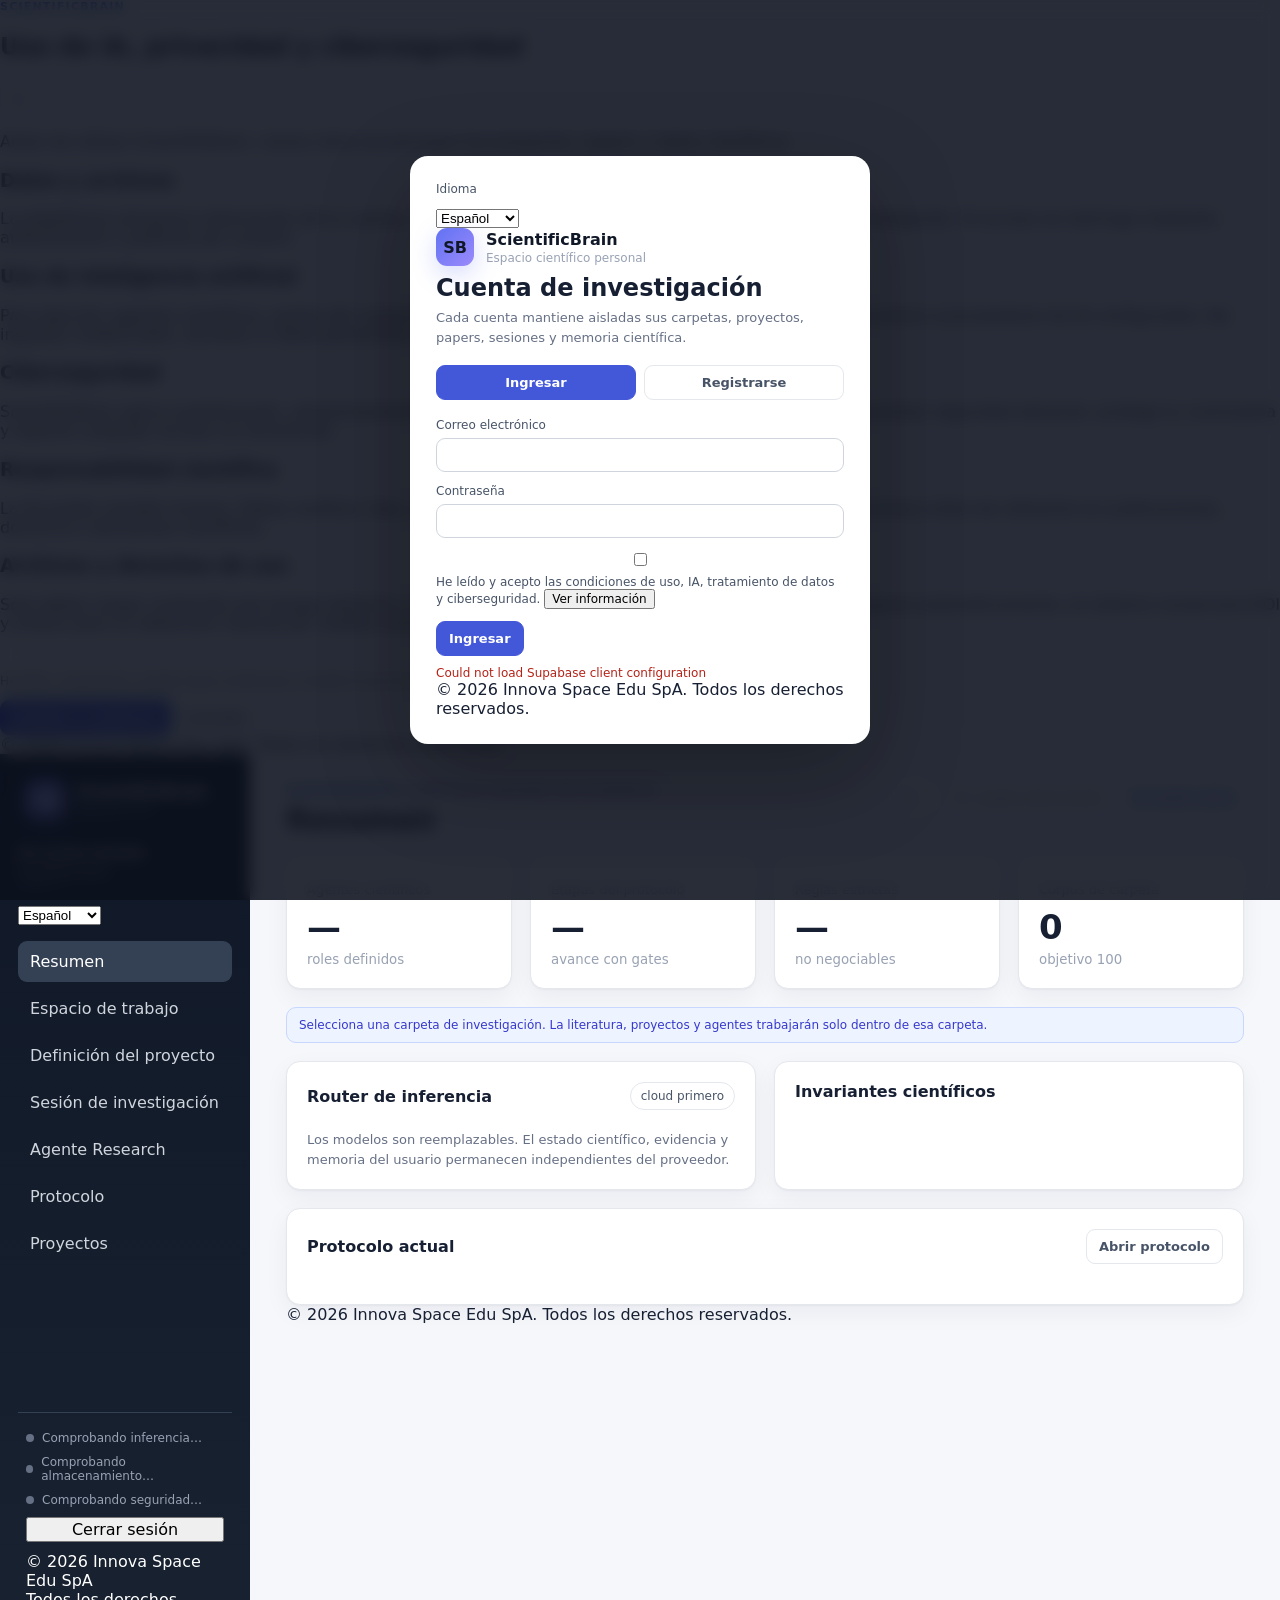
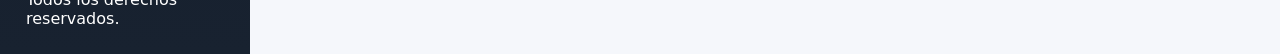
==== commit 43be900f: "Add Spanish-first multilingual login, consent modal and research workspace controls" ====
--- a/index.html
+++ b/index.html
@@ -1,169 +1,84 @@
 <!doctype html>
-<html lang="en">
+<html lang="es">
 <head>
   <meta charset="utf-8" />
   <meta name="viewport" content="width=device-width,initial-scale=1" />
-  <title>ScientificBrain</title>
+  <title>ScientificBrain · Innova Space Edu SpA</title>
   <link rel="stylesheet" href="/assets/styles.css" />
   <link rel="stylesheet" href="/assets/workspace.css" />
 </head>
 <body>
   <div id="auth-gate" class="auth-gate">
     <div class="auth-card">
-      <div class="brand" style="color:#101828;padding:0 0 8px"><div class="mark">SB</div><div><strong>ScientificBrain</strong><span>Personal scientific workspace</span></div></div>
-      <h2>Research account</h2>
-      <p class="muted">Each account has isolated folders, projects, papers, sessions and scientific memory.</p>
-      <div class="auth-tabs"><button id="auth-tab-signin" class="primary">Sign in</button><button id="auth-tab-signup" class="ghost">Create account</button></div>
+      <div class="auth-language"><label for="auth-language-select" data-i18n="language">Idioma</label><select id="auth-language-select" class="language-select" aria-label="Idioma"><option value="es">Español</option><option value="en">English</option><option value="pt">Português</option><option value="fr">Français</option></select></div>
+      <div class="brand" style="color:#101828;padding:0 0 8px"><div class="mark">SB</div><div><strong>ScientificBrain</strong><span data-i18n="personal_workspace">Espacio científico personal</span></div></div>
+      <h2 data-i18n="research_account">Cuenta de investigación</h2>
+      <p class="muted" data-i18n="auth_intro">Cada cuenta mantiene aisladas sus carpetas, proyectos, papers, sesiones y memoria científica.</p>
+      <div class="auth-tabs"><button id="auth-tab-signin" class="primary" data-i18n="sign_in">Ingresar</button><button id="auth-tab-signup" class="ghost" data-i18n="create_account">Registrarse</button></div>
       <div id="auth-signin" class="auth-pane active">
-        <label>Email<input id="signin-email" type="email" autocomplete="email" /></label>
-        <label>Password<input id="signin-password" type="password" autocomplete="current-password" /></label>
-        <button id="signin-button" class="primary">Sign in</button>
+        <label><span data-i18n="email">Correo electrónico</span><input id="signin-email" type="email" autocomplete="email" /></label>
+        <label><span data-i18n="password">Contraseña</span><input id="signin-password" type="password" autocomplete="current-password" /></label>
+        <label class="consent-check"><input id="signin-terms" type="checkbox" /><span><span data-i18n="accept_login_terms">He leído y acepto las condiciones de uso, IA, tratamiento de datos y ciberseguridad.</span> <button type="button" class="link-button open-consent" data-i18n="view_details">Ver información</button></span></label>
+        <button id="signin-button" class="primary" data-i18n="sign_in">Ingresar</button>
       </div>
       <div id="auth-signup" class="auth-pane">
-        <label>Name<input id="signup-name" autocomplete="name" /></label>
-        <label>Email<input id="signup-email" type="email" autocomplete="email" /></label>
-        <label>Password<input id="signup-password" type="password" autocomplete="new-password" /></label>
-        <button id="signup-button" class="primary">Create account</button>
+        <label><span data-i18n="name">Nombre</span><input id="signup-name" autocomplete="name" /></label>
+        <label><span data-i18n="email">Correo electrónico</span><input id="signup-email" type="email" autocomplete="email" /></label>
+        <label><span data-i18n="password">Contraseña</span><input id="signup-password" type="password" autocomplete="new-password" /></label>
+        <label class="consent-check"><input id="signup-terms" type="checkbox" /><span><span data-i18n="accept_signup_terms">Acepto el uso de la plataforma, los servicios de IA, el tratamiento de datos y las medidas de ciberseguridad descritas.</span> <button type="button" class="link-button open-consent" data-i18n="view_details">Ver información</button></span></label>
+        <button id="signup-button" class="primary" data-i18n="create_account">Crear cuenta</button>
       </div>
       <div id="auth-message" class="auth-message"></div>
+      <div class="auth-rights">© 2026 Innova Space Edu SpA. <span data-i18n="all_rights_reserved">Todos los derechos reservados.</span></div>
+    </div>
+  </div>
+
+  <div id="consent-modal" class="consent-modal hidden" role="dialog" aria-modal="true" aria-labelledby="consent-title">
+    <div class="consent-dialog">
+      <div class="consent-head"><div><p class="eyebrow">ScientificBrain</p><h2 id="consent-title" data-i18n="consent_title">Uso de IA, privacidad y ciberseguridad</h2></div><button id="close-consent" class="ghost consent-close" aria-label="Cerrar">×</button></div>
+      <p data-i18n="consent_intro">Antes de utilizar ScientificBrain, revisa cómo se procesan tus proyectos, papers y datos científicos.</p>
+      <div class="consent-section"><h3 data-i18n="consent_data_title">Datos y archivos</h3><p data-i18n="consent_data_text">La plataforma almacena información de tu cuenta, carpetas, proyectos, papers, archivos y resultados de investigación. El acceso se restringe mediante autenticación y políticas por usuario.</p></div>
+      <div class="consent-section"><h3 data-i18n="consent_ai_title">Uso de inteligencia artificial</h3><p data-i18n="consent_ai_text">Para ejecutar agentes científicos, partes del contexto, instrucciones o fragmentos de documentos pueden enviarse a proveedores de IA configurados. No ingreses credenciales, secretos ni datos personales innecesarios.</p></div>
+      <div class="consent-section"><h3 data-i18n="consent_security_title">Ciberseguridad</h3><p data-i18n="consent_security_text">ScientificBrain aplica autenticación, almacenamiento privado y control de acceso. Ningún sistema puede garantizar seguridad absoluta: protege tu contraseña y reporta cualquier acceso no reconocido.</p></div>
+      <div class="consent-section"><h3 data-i18n="consent_science_title">Responsabilidad científica</h3><p data-i18n="consent_science_text">La IA puede cometer errores. Debes verificar citas, evidencia, cálculos, resultados, interpretaciones y conclusiones antes de utilizarlos en publicaciones, docencia o decisiones científicas.</p></div>
+      <div class="consent-section"><h3 data-i18n="consent_rights_title">Archivos y derechos de uso</h3><p data-i18n="consent_rights_text">Solo debes cargar contenido que tengas derecho o autorización para procesar. Si un paper no puede descargarse automáticamente, el sistema conservará DOI y enlace para su obtención manual por medios autorizados.</p></div>
+      <label class="consent-check consent-master"><input id="consent-master" type="checkbox" /><span data-i18n="consent_master">He leído, comprendo y acepto estas condiciones, incluido el uso de IA, tratamiento de datos, ciberseguridad y responsabilidad científica.</span></label>
+      <div class="consent-actions"><button id="accept-consent" class="primary" data-i18n="accept_continue">Aceptar y continuar</button><button id="cancel-consent" class="ghost" data-i18n="cancel">Cancelar</button></div>
+      <div class="auth-rights">© 2026 Innova Space Edu SpA. <span data-i18n="all_rights_reserved">Todos los derechos reservados.</span></div>
     </div>
   </div>
 
   <div class="shell">
     <aside class="sidebar">
       <div class="brand"><div class="mark">SB</div><div><strong>ScientificBrain</strong><span>Research OS</span></div></div>
-      <div class="user-box" id="user-box"><strong>Not signed in</strong><span>Supabase Auth</span></div>
-      <nav style="margin-top:16px">
-        <button class="nav active" data-view="overview">Overview</button>
-        <button class="nav" data-view="workspace">Workspace</button>
-        <button class="nav" data-view="definition">Project definition</button>
-        <button class="nav" data-view="session">Research session</button>
-        <button class="nav" data-view="literature">Research Agent</button>
-        <button class="nav" data-view="protocol">Protocol</button>
-        <button class="nav" data-view="projects">Projects</button>
-      </nav>
-      <div class="sidebar-foot">
-        <div class="mini"><span id="provider-dot" class="dot"></span><span id="provider-label">Checking inference…</span></div>
-        <div class="mini"><span id="storage-dot" class="dot"></span><span id="storage-label">Checking storage…</span></div>
-        <div class="mini"><span id="security-dot" class="dot"></span><span id="security-label">Checking security…</span></div>
-        <button id="signout-button" class="sidebar-button">Sign out</button>
-      </div>
+      <div class="user-box" id="user-box"><strong data-i18n="not_signed_in">Sin sesión iniciada</strong><span>Supabase Auth</span></div>
+      <div class="sidebar-language"><label for="sidebar-language-select" data-i18n="language">Idioma</label><select id="sidebar-language-select" class="language-select"><option value="es">Español</option><option value="en">English</option><option value="pt">Português</option><option value="fr">Français</option></select></div>
+      <nav style="margin-top:16px"><button class="nav active" data-view="overview" data-i18n="nav_overview">Resumen</button><button class="nav" data-view="workspace" data-i18n="nav_workspace">Espacio de trabajo</button><button class="nav" data-view="definition" data-i18n="nav_definition">Definición del proyecto</button><button class="nav" data-view="session" data-i18n="nav_session">Sesión de investigación</button><button class="nav" data-view="literature" data-i18n="nav_research_agent">Agente Research</button><button class="nav" data-view="protocol" data-i18n="nav_protocol">Protocolo</button><button class="nav" data-view="projects" data-i18n="nav_projects">Proyectos</button></nav>
+      <div class="sidebar-foot"><div class="mini"><span id="provider-dot" class="dot"></span><span id="provider-label" data-i18n="checking_inference">Comprobando inferencia…</span></div><div class="mini"><span id="storage-dot" class="dot"></span><span id="storage-label" data-i18n="checking_storage">Comprobando almacenamiento…</span></div><div class="mini"><span id="security-dot" class="dot"></span><span id="security-label" data-i18n="checking_security">Comprobando seguridad…</span></div><button id="signout-button" class="sidebar-button" data-i18n="sign_out">Cerrar sesión</button><div class="sidebar-rights">© 2026 Innova Space Edu SpA<br><span data-i18n="all_rights_reserved">Todos los derechos reservados.</span></div></div>
     </aside>
 
     <main class="main">
-      <header class="topbar">
-        <div><p class="eyebrow">Evidence-grounded scientific reasoning</p><h1 id="page-title">Overview</h1></div>
-        <div class="top-actions"><span class="badge" id="version-badge">v—</span><span class="badge" id="active-folder-badge">No folder selected</span><span class="badge accent" id="stage-badge">No active session</span></div>
-      </header>
+      <header class="topbar"><div><p class="eyebrow" data-i18n="evidence_grounded">Razonamiento científico basado en evidencia</p><h1 id="page-title" data-i18n="nav_overview">Resumen</h1></div><div class="top-actions"><span class="badge" id="version-badge">v—</span><span class="badge" id="active-folder-badge" data-i18n="no_folder">Sin carpeta seleccionada</span><span class="badge accent" id="stage-badge" data-i18n="no_session">Sin sesión activa</span></div></header>
 
-      <section id="view-overview" class="view active">
-        <div class="grid cards-4">
-          <article class="card metric"><span>Scientific agents</span><strong id="metric-agents">—</strong><small>defined roles</small></article>
-          <article class="card metric"><span>Protocol stages</span><strong id="metric-stages">—</strong><small>gated progression</small></article>
-          <article class="card metric"><span>Hard rules</span><strong id="metric-rules">—</strong><small>non-negotiable</small></article>
-          <article class="card metric"><span>Folder corpus</span><strong id="metric-folder-papers">0</strong><small id="metric-folder-target">target 100</small></article>
-        </div>
-        <div id="overview-folder-context" class="folder-context">Select a research folder. All subsequent literature, projects and agents will work only inside that folder.</div>
-        <div class="grid two">
-          <article class="card"><div class="card-head"><h2>Inference router</h2><span class="pill">cloud first</span></div><div id="provider-order" class="chips"></div><p class="muted">Models are replaceable. Scientific state, evidence and user-owned memory remain provider-independent.</p></article>
-          <article class="card"><div class="card-head"><h2>Scientific invariants</h2></div><ul id="hard-rules" class="rule-list"></ul></article>
-        </div>
-        <article class="card"><div class="card-head"><h2>Current protocol</h2><button class="ghost" data-jump="protocol">Open protocol</button></div><div id="overview-protocol" class="timeline"></div></article>
-      </section>
+      <section id="view-overview" class="view active"><div class="grid cards-4"><article class="card metric"><span data-i18n="scientific_agents">Agentes científicos</span><strong id="metric-agents">—</strong><small data-i18n="defined_roles">roles definidos</small></article><article class="card metric"><span data-i18n="protocol_stages">Etapas del protocolo</span><strong id="metric-stages">—</strong><small data-i18n="gated_progression">avance con gates</small></article><article class="card metric"><span data-i18n="hard_rules">Reglas estrictas</span><strong id="metric-rules">—</strong><small data-i18n="non_negotiable">no negociables</small></article><article class="card metric"><span data-i18n="folder_corpus">Corpus de carpeta</span><strong id="metric-folder-papers">0</strong><small id="metric-folder-target">objetivo 100</small></article></div><div id="overview-folder-context" class="folder-context" data-i18n="select_folder_context">Selecciona una carpeta de investigación. La literatura, proyectos y agentes trabajarán solo dentro de esa carpeta.</div><div class="grid two"><article class="card"><div class="card-head"><h2 data-i18n="inference_router">Router de inferencia</h2><span class="pill" data-i18n="cloud_first">cloud primero</span></div><div id="provider-order" class="chips"></div><p class="muted" data-i18n="provider_independent">Los modelos son reemplazables. El estado científico, evidencia y memoria del usuario permanecen independientes del proveedor.</p></article><article class="card"><div class="card-head"><h2 data-i18n="scientific_invariants">Invariantes científicos</h2></div><ul id="hard-rules" class="rule-list"></ul></article></div><article class="card"><div class="card-head"><h2 data-i18n="current_protocol">Protocolo actual</h2><button class="ghost" data-jump="protocol" data-i18n="open_protocol">Abrir protocolo</button></div><div id="overview-protocol" class="timeline"></div></article></section>
 
-      <section id="view-workspace" class="view">
-        <div class="grid workspace-grid">
-          <article class="card">
-            <div class="card-head"><div><h2>Research folders</h2><p class="muted">Organize by year, research line, area or any hierarchy you define.</p></div><button id="refresh-folders" class="ghost">Refresh</button></div>
-            <label>Folder name<input id="folder-name" placeholder="PF-PPT CubeSat" /></label>
-            <div class="row"><label>Year<input id="folder-year" type="number" placeholder="2027" /></label><label>Paper target<input id="folder-target" type="number" value="100" min="1" /></label></div>
-            <label>Research line<input id="folder-line" placeholder="Plasma propulsion" /></label>
-            <label>Area<input id="folder-area" placeholder="Plasma physics" /></label>
-            <label>Parent folder<select id="folder-parent"><option value="">Root</option></select></label>
-            <button id="create-folder" class="primary">Create folder</button>
-            <hr />
-            <div id="folder-list" class="folder-list empty">No folders loaded.</div>
-          </article>
+      <section id="view-workspace" class="view"><div class="grid workspace-grid"><article class="card"><div class="card-head"><div><h2 data-i18n="research_folders">Carpetas de investigación</h2><p class="muted" data-i18n="folder_intro">Organiza por año, línea de investigación, área o la jerarquía que definas.</p></div><button id="refresh-folders" class="ghost" data-i18n="refresh">Actualizar</button></div><label><span data-i18n="folder_name">Nombre de carpeta</span><input id="folder-name" placeholder="PF-PPT CubeSat" /></label><div class="row"><label><span data-i18n="year">Año</span><input id="folder-year" type="number" placeholder="2027" /></label><label><span data-i18n="paper_target">Objetivo de papers</span><input id="folder-target" type="number" value="100" min="1" /></label></div><label><span data-i18n="research_line">Línea de investigación</span><input id="folder-line" placeholder="Propulsión por plasma" /></label><label><span data-i18n="area">Área</span><input id="folder-area" placeholder="Física de plasmas" /></label><label><span data-i18n="parent_folder">Carpeta superior</span><select id="folder-parent"><option value="" data-i18n="root">Raíz</option></select></label><button id="create-folder" class="primary" data-i18n="create_folder">Crear carpeta</button><hr /><div id="folder-list" class="folder-list empty" data-i18n="no_folders_loaded">No hay carpetas cargadas.</div></article><div class="grid"><article class="card"><div class="library-head"><div><h2 id="selected-folder-title" data-i18n="select_folder">Selecciona una carpeta</h2><p id="selected-folder-meta" class="muted" data-i18n="folder_context_definition">La carpeta define el contexto científico activo.</p></div><div class="row"><button id="rename-folder" class="ghost" disabled data-i18n="rename">Renombrar</button><button id="edit-folder" class="ghost" disabled data-i18n="edit_metadata">Editar metadatos</button></div></div><div class="paper-progress"><span id="paper-progress-bar"></span></div><p id="paper-progress-label" class="muted">0 / 100 papers</p></article><article class="card"><div class="card-head"><div><h2 data-i18n="upload_papers">Subir papers</h2><p class="muted" data-i18n="private_pdf_storage">Los PDF privados se almacenan bajo tu usuario de Supabase y la carpeta seleccionada.</p></div><span class="pill">PDF · 100 MB máx.</span></div><div class="upload-drop"><input id="paper-files" type="file" accept="application/pdf" multiple /><p class="muted" data-i18n="upload_target_note">Puedes subir tu propio corpus. 100 es el objetivo predeterminado, no un límite global.</p></div><button id="upload-papers" class="primary" disabled style="margin-top:12px" data-i18n="upload_selected_pdfs">Subir PDF seleccionados</button></article><article class="card"><div class="card-head"><div><h2 data-i18n="folder_library">Biblioteca de la carpeta</h2><p class="muted" data-i18n="folder_library_scope">Solo estas fuentes entran al contexto de proyectos y agentes cuando la carpeta está activa.</p></div><span id="library-count" class="pill">0</span></div><div id="paper-list" class="paper-table empty" data-i18n="no_papers_folder">No hay papers en esta carpeta.</div></article></div></div></section>
 
-          <div class="grid">
-            <article class="card">
-              <div class="library-head"><div><h2 id="selected-folder-title">Select a folder</h2><p id="selected-folder-meta" class="muted">A folder defines the active scientific context.</p></div><div class="row"><button id="rename-folder" class="ghost" disabled>Rename</button><button id="edit-folder" class="ghost" disabled>Edit metadata</button></div></div>
-              <div class="paper-progress"><span id="paper-progress-bar"></span></div>
-              <p id="paper-progress-label" class="muted">0 / 100 papers</p>
-            </article>
+      <section id="view-definition" class="view"><div id="definition-folder-context" class="folder-context" data-i18n="select_folder_before_project">Selecciona una carpeta antes de crear un proyecto.</div><div class="grid definition-grid"><article class="card editor-card"><div class="card-head"><div><h2 data-i18n="canonical_definition">Definición canónica del proyecto</h2><p class="muted" data-i18n="canonical_definition_note">Los agentes no pueden reescribir silenciosamente este objeto. El proyecto hereda solo el corpus de la carpeta seleccionada.</p></div><div class="row"><button id="load-template" class="ghost" data-i18n="load_template">Cargar plantilla</button><button id="validate-project" class="secondary" data-i18n="validate">Validar</button><button id="create-project" class="primary" data-i18n="create_project">Crear proyecto</button></div></div><textarea id="project-json" spellcheck="false" aria-label="Research project JSON"></textarea></article><aside class="card inspector"><h2 data-i18n="definition_gate">Gate de definición</h2><div id="validation-status" class="status-box neutral" data-i18n="not_validated">No validado</div><div id="validation-details" class="stack small"></div><hr/><h3 data-i18n="required_definition">Definición requerida</h3><ul class="check-list"><li data-i18n="req_question_gap">Pregunta científica + brecha</li><li data-i18n="req_objectives">Objetivos + observables</li><li data-i18n="req_variables">Variables + definiciones operacionales</li><li data-i18n="req_hypotheses">Hipótesis falsables</li><li data-i18n="req_rejection">Criterios de rechazo</li><li data-i18n="req_model_exp_sim">Definiciones de modelo/experimento/simulación</li><li data-i18n="req_uncertainty">Incertidumbre</li><li data-i18n="req_scope">Dentro/fuera de alcance</li><li data-i18n="req_outputs">Resultados requeridos</li></ul></aside></div></section>
 
-            <article class="card">
-              <div class="card-head"><div><h2>Upload papers</h2><p class="muted">Private PDFs are stored under your Supabase user ID and selected folder.</p></div><span class="pill">PDF · 100 MB max</span></div>
-              <div class="upload-drop"><input id="paper-files" type="file" accept="application/pdf" multiple /><p class="muted">You may upload your own corpus. The target is configurable; 100 is the default, not a hard global limit.</p></div>
-              <button id="upload-papers" class="primary" disabled style="margin-top:12px">Upload selected PDFs</button>
-            </article>
+      <section id="view-session" class="view"><div class="grid session-grid"><article class="card"><div class="card-head"><div><h2 data-i18n="active_research_state">Estado de investigación activo</h2><p class="muted" id="session-id-label" data-i18n="no_session_loaded">No hay sesión cargada</p></div><div class="row"><input id="session-input" placeholder="research:…"/><button id="load-session" class="secondary" data-i18n="load">Cargar</button></div></div><div id="session-summary" class="empty" data-i18n="create_or_load_session">Crea un proyecto o carga un ID de sesión.</div></article><article class="card"><div class="card-head"><h2 data-i18n="stage_agents">Agentes de etapa</h2><button id="validate-stage" class="primary" disabled data-i18n="validate_stage">Validar etapa</button></div><div id="stage-agents" class="agent-list empty" data-i18n="no_active_stage">No hay etapa activa.</div></article></div><div class="grid two"><article class="card"><div class="card-head"><h2 data-i18n="add_external_artifact">Agregar artefacto externo</h2><span class="pill" data-i18n="human_instrument">humano / instrumento</span></div><label><span data-i18n="artifact_type">Tipo de artefacto</span><input id="artifact-type" placeholder="raw_data_or_run_outputs"/></label><label><span data-i18n="json_payload">Payload JSON</span><textarea id="artifact-payload" class="small-editor">{}</textarea></label><button id="add-artifact" class="secondary" disabled data-i18n="add_artifact">Agregar artefacto</button></article><article class="card"><div class="card-head"><h2 data-i18n="artifacts">Artefactos</h2><span id="artifact-count" class="pill">0</span></div><div id="artifact-list" class="artifact-list empty" data-i18n="no_artifacts">No hay artefactos cargados.</div></article></div><article class="card console-card"><div class="card-head"><h2 data-i18n="execution_log">Registro de ejecución</h2><button id="clear-log" class="ghost" data-i18n="clear">Limpiar</button></div><pre id="execution-log">ScientificBrain listo.</pre></article></section>
 
-            <article class="card">
-              <div class="card-head"><div><h2>Folder paper library</h2><p class="muted">Only these sources are injected into projects and agents when this folder is active.</p></div><span id="library-count" class="pill">0</span></div>
-              <div id="paper-list" class="paper-table empty">No papers in this folder.</div>
-            </article>
-          </div>
-        </div>
-      </section>
+      <section id="view-literature" class="view"><div id="research-folder-context" class="folder-context" data-i18n="research_agent_folder_context">Selecciona una carpeta. Los resultados del Agente Research podrán agregarse directamente a ella.</div><div class="grid two"><article class="card"><div class="card-head"><div><h2 data-i18n="research_agent">Agente Research</h2><p class="muted" data-i18n="research_agent_intro">Busca en bases científicas y, cuando esté configurado, en la web general.</p></div><span class="pill">OpenAlex · arXiv · Crossref · Web</span></div><label><span data-i18n="scientific_query">Consulta científica</span><input id="research-query" placeholder="magnetized plasma shocks Hall MHD experiment"/></label><div class="row"><label><span data-i18n="from_year">Desde el año</span><input id="research-year" type="number" value="1990"/></label><label><span data-i18n="max_results">Máximo de resultados</span><input id="research-max" type="number" value="40" min="1" max="100"/></label></div><button id="research-search" class="primary" disabled data-i18n="search_information">Buscar información</button><p class="muted" data-i18n="manual_retrieval_note">Si el texto completo no puede descargarse automáticamente, ScientificBrain conserva el DOI y enlace para que puedas obtenerlo y subirlo manualmente.</p></article><article class="card"><div class="card-head"><div><h2 data-i18n="deep_review_jobs">Análisis profundo</h2><p class="muted" data-i18n="deep_review_intro">La revisión de texto completo se ejecuta paper por paper dentro de la carpeta seleccionada.</p></div><span class="pill" data-i18n="default_target_100">objetivo 100</span></div><button id="enqueue-reviews" class="secondary" disabled data-i18n="queue_reviews">Preparar análisis de papers</button><button id="process-next-review" class="ghost" disabled data-i18n="analyze_next">Analizar siguiente</button><button id="process-review-queue" class="ghost" disabled data-i18n="process_queue">Procesar cola</button><button id="refresh-jobs" class="ghost" data-i18n="refresh_jobs">Actualizar trabajos</button><div id="review-progress-summary" class="muted" style="margin-top:12px">0 analizados a texto completo</div><div id="jobs-list" class="jobs-list empty" style="margin-top:14px" data-i18n="no_jobs">No hay trabajos cargados.</div></article></div><article class="card"><div class="card-head"><div><h2 data-i18n="search_results">Resultados de búsqueda</h2><p id="research-source-summary" class="muted" data-i18n="no_search_performed">No se ha realizado una búsqueda.</p></div></div><div id="research-results" class="result-list empty" data-i18n="search_results_here">Los resultados aparecerán aquí.</div></article></section>
 
-      <section id="view-definition" class="view">
-        <div id="definition-folder-context" class="folder-context">Select a research folder before creating a project.</div>
-        <div class="grid definition-grid">
-          <article class="card editor-card">
-            <div class="card-head"><div><h2>Canonical project definition</h2><p class="muted">This object cannot be silently rewritten by agents. The project will inherit only the selected folder corpus.</p></div><div class="row"><button id="load-template" class="ghost">Load template</button><button id="validate-project" class="secondary">Validate</button><button id="create-project" class="primary">Create project</button></div></div>
-            <textarea id="project-json" spellcheck="false" aria-label="Research project JSON"></textarea>
-          </article>
-          <aside class="card inspector"><h2>Definition gate</h2><div id="validation-status" class="status-box neutral">Not validated</div><div id="validation-details" class="stack small"></div><hr/><h3>Required definition</h3><ul class="check-list"><li>Scientific question + gap</li><li>Objectives + observables</li><li>Variables + operational definitions</li><li>Falsifiable hypotheses</li><li>Rejection criteria</li><li>Model/experiment/simulation definitions</li><li>Uncertainty</li><li>In-scope / out-of-scope</li><li>Required outputs</li></ul></aside>
-        </div>
-      </section>
+      <section id="view-protocol" class="view"><article class="card"><div class="card-head"><div><h2 data-i18n="scientific_protocol">Protocolo de investigación científica</h2><p class="muted" data-i18n="scientific_protocol_intro">Una etapa avanza solo cuando los artefactos requeridos y gates científicos son aprobados.</p></div></div><div id="protocol-list" class="protocol-list"></div></article><article class="card"><div class="card-head"><h2 data-i18n="agent_registry">Registro de agentes</h2><span id="agent-count" class="pill"></span></div><div id="agent-registry" class="agent-table"></div></article></section>
 
-      <section id="view-session" class="view">
-        <div class="grid session-grid">
-          <article class="card"><div class="card-head"><div><h2>Active research state</h2><p class="muted" id="session-id-label">No session loaded</p></div><div class="row"><input id="session-input" placeholder="research:…"/><button id="load-session" class="secondary">Load</button></div></div><div id="session-summary" class="empty">Create a project or load a session ID.</div></article>
-          <article class="card"><div class="card-head"><h2>Stage agents</h2><button id="validate-stage" class="primary" disabled>Validate stage</button></div><div id="stage-agents" class="agent-list empty">No active stage.</div></article>
-        </div>
-        <div class="grid two">
-          <article class="card"><div class="card-head"><h2>Add external artifact</h2><span class="pill">human / instrument</span></div><label>Artifact type<input id="artifact-type" placeholder="raw_data_or_run_outputs"/></label><label>JSON payload<textarea id="artifact-payload" class="small-editor">{}</textarea></label><button id="add-artifact" class="secondary" disabled>Add artifact</button></article>
-          <article class="card"><div class="card-head"><h2>Artifacts</h2><span id="artifact-count" class="pill">0</span></div><div id="artifact-list" class="artifact-list empty">No artifacts loaded.</div></article>
-        </div>
-        <article class="card console-card"><div class="card-head"><h2>Execution log</h2><button id="clear-log" class="ghost">Clear</button></div><pre id="execution-log">ScientificBrain ready.</pre></article>
-      </section>
-
-      <section id="view-literature" class="view">
-        <div id="research-folder-context" class="folder-context">Select a research folder. Research Agent results can then be added directly to that folder.</div>
-        <div class="grid two">
-          <article class="card">
-            <div class="card-head"><div><h2>Research Agent</h2><p class="muted">Search scientific databases and, when configured, the general web.</p></div><span class="pill">OpenAlex · arXiv · Crossref · Web</span></div>
-            <label>Scientific query<input id="research-query" placeholder="magnetized plasma shocks Hall MHD experiment"/></label>
-            <div class="row"><label>From year<input id="research-year" type="number" value="1990"/></label><label>Max results<input id="research-max" type="number" value="40" min="1" max="100"/></label></div>
-            <button id="research-search" class="primary" disabled>Search information</button>
-            <p class="muted">If a full text cannot be downloaded automatically, ScientificBrain preserves the DOI and source link so you can retrieve and upload it manually.</p>
-          </article>
-          <article class="card">
-            <div class="card-head"><div><h2>Deep-review jobs</h2><p class="muted">Full-text review is executed paper by paper through the selected folder.</p></div><span class="pill">target 100</span></div>
-            <button id="enqueue-reviews" class="secondary" disabled>Queue selected paper reviews</button>
-            <button id="refresh-jobs" class="ghost" style="margin-left:8px">Refresh jobs</button>
-            <div id="jobs-list" class="jobs-list empty" style="margin-top:14px">No jobs loaded.</div>
-          </article>
-        </div>
-        <article class="card">
-          <div class="card-head"><div><h2>Search results</h2><p id="research-source-summary" class="muted">No search performed.</p></div></div>
-          <div id="research-results" class="result-list empty">Search results will appear here.</div>
-        </article>
-      </section>
-
-      <section id="view-protocol" class="view">
-        <article class="card"><div class="card-head"><div><h2>Scientific research protocol</h2><p class="muted">A stage advances only when required artifacts and scientific gates pass.</p></div></div><div id="protocol-list" class="protocol-list"></div></article>
-        <article class="card"><div class="card-head"><h2>Agent registry</h2><span id="agent-count" class="pill"></span></div><div id="agent-registry" class="agent-table"></div></article>
-      </section>
-
-      <section id="view-projects" class="view">
-        <div id="projects-folder-context" class="folder-context">Projects are filtered to the selected research folder.</div>
-        <article class="card"><div class="card-head"><div><h2>Persistent projects</h2><p class="muted">Supabase RLS isolates each user's projects.</p></div><button id="refresh-projects" class="secondary">Refresh</button></div><div id="projects-list" class="projects-table empty">No projects loaded.</div></article>
-      </section>
+      <section id="view-projects" class="view"><div id="projects-folder-context" class="folder-context" data-i18n="projects_folder_context">Los proyectos se filtran por la carpeta de investigación seleccionada.</div><article class="card"><div class="card-head"><div><h2 data-i18n="persistent_projects">Proyectos persistentes</h2><p class="muted" data-i18n="projects_rls">Supabase RLS aísla los proyectos de cada usuario.</p></div><button id="refresh-projects" class="secondary" data-i18n="refresh">Actualizar</button></div><div id="projects-list" class="projects-table empty" data-i18n="no_projects">No hay proyectos cargados.</div></article></section>
+      <footer class="site-footer">© 2026 Innova Space Edu SpA. <span data-i18n="all_rights_reserved">Todos los derechos reservados.</span></footer>
     </main>
   </div>
   <div id="toast" class="toast"></div>
+  <script src="/assets/i18n.js"></script>
   <script src="/assets/app.js"></script>
+  <script src="/assets/app_plus.js"></script>
 </body>
 </html>
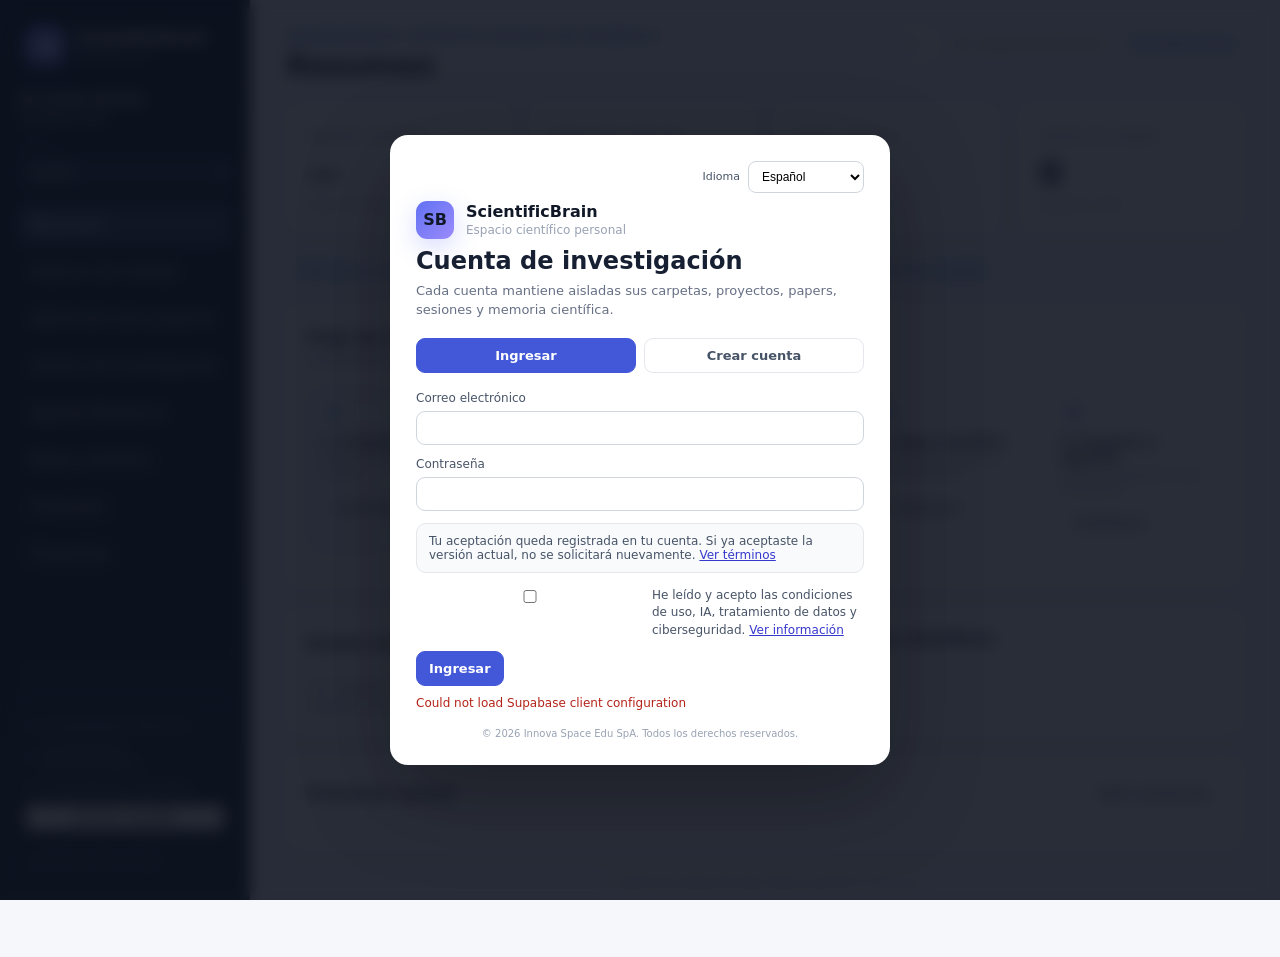
==== commit fcca0a78: "Load guided workflow and scientific map UI" ====
--- a/index.html
+++ b/index.html
@@ -80,5 +80,6 @@
   <script src="/assets/i18n.js"></script>
   <script src="/assets/app.js"></script>
   <script src="/assets/app_plus.js"></script>
+  <script src="/assets/ux_flow.js"></script>
 </body>
 </html>
--- a/assets/workspace.css
+++ b/assets/workspace.css
@@ -1 +1 @@
-.auth-gate{position:fixed;inset:0;background:rgba(12,17,29,.88);backdrop-filter:blur(8px);z-index:50;display:grid;place-items:center;padding:20px}.auth-gate.hidden{display:none}.auth-card{width:min(460px,100%);background:#fff;border-radius:18px;padding:26px;box-shadow:0 30px 90px rgba(0,0,0,.3)}.auth-card h2{margin:0 0 6px}.auth-tabs{display:flex;gap:8px;margin:18px 0}.auth-tabs button{flex:1}.auth-pane{display:none}.auth-pane.active{display:block}.auth-message{font-size:12px;margin-top:10px;color:#667085}.user-box{display:grid;gap:5px;color:#d0d5dd;font-size:12px}.user-box strong{color:#fff}.workspace-toolbar{display:flex;gap:10px;align-items:end;flex-wrap:wrap}.workspace-toolbar label{margin:0}.workspace-grid{grid-template-columns:340px minmax(0,1fr)}.folder-list{display:grid;gap:7px;max-height:620px;overflow:auto}.folder-item{display:grid;grid-template-columns:1fr auto;gap:8px;padding:10px;border:1px solid var(--line);border-radius:10px;cursor:pointer;background:#fff}.folder-item:hover,.folder-item.active{border-color:#8098f9;background:#f5f8ff}.folder-item strong{font-size:13px}.folder-item small{display:block;color:var(--muted);margin-top:3px}.folder-depth-1{margin-left:16px}.folder-depth-2{margin-left:32px}.folder-depth-3{margin-left:48px}.paper-progress{height:9px;border-radius:99px;background:#eaecf0;overflow:hidden}.paper-progress>span{display:block;height:100%;background:linear-gradient(90deg,#6172f3,#7c3aed);width:0}.paper-table{display:grid;gap:8px}.paper-row{border:1px solid var(--line);border-radius:10px;padding:12px;display:grid;grid-template-columns:minmax(0,1fr) auto;gap:12px}.paper-row strong{font-size:13px}.paper-meta{font-size:11px;color:var(--muted);margin-top:5px}.paper-actions{display:flex;gap:6px;align-items:start;flex-wrap:wrap}.result-list{display:grid;gap:10px;margin-top:14px}.result-card{border:1px solid var(--line);border-radius:11px;padding:13px}.result-card h3{margin:0 0 6px;font-size:14px}.result-card .source-line{font-size:11px;color:var(--muted);display:flex;gap:8px;flex-wrap:wrap}.result-card p{font-size:12px;color:#475467;line-height:1.45;max-height:70px;overflow:hidden}.access-open{color:#067647}.access-manual{color:#b54708}.folder-context{padding:10px 12px;border-radius:10px;background:#eef4ff;border:1px solid #c7d7fe;font-size:12px;color:#3538cd}.upload-drop{border:1px dashed #98a2b3;border-radius:12px;padding:18px;text-align:center;background:#fcfcfd}.upload-drop input{max-width:100%}.inline-form{display:grid;grid-template-columns:1fr 110px;gap:8px}.library-head{display:flex;justify-content:space-between;gap:12px;align-items:center;margin-bottom:14px}.manual-note{background:#fffaeb;border:1px solid #fedf89;color:#934f00;border-radius:8px;padding:8px;font-size:11px;margin-top:8px}.linklike{color:#3538cd;text-decoration:none}.linklike:hover{text-decoration:underline}@media(max-width:1100px){.workspace-grid{grid-template-columns:1fr}}+.auth-gate{position:fixed;inset:0;background:rgba(12,17,29,.88);backdrop-filter:blur(8px);z-index:50;display:grid;place-items:center;padding:20px}.auth-gate.hidden{display:none}.auth-card{width:min(500px,100%);background:#fff;border-radius:18px;padding:26px;box-shadow:0 30px 90px rgba(0,0,0,.3);position:relative}.auth-card h2{margin:0 0 6px}.auth-tabs{display:flex;gap:8px;margin:18px 0}.auth-tabs button{flex:1}.auth-pane{display:none}.auth-pane.active{display:block}.auth-message{font-size:12px;margin-top:10px;color:#667085}.auth-language{display:flex;justify-content:flex-end;align-items:center;gap:8px;margin-bottom:8px}.auth-language label,.sidebar-language label{margin:0;font-size:11px}.language-select{min-width:116px;padding:7px 9px;border:1px solid #d0d5dd;border-radius:8px;background:#fff;font-size:12px}.auth-rights{font-size:10px;color:#98a2b3;text-align:center;margin-top:18px}.consent-check{display:flex!important;align-items:flex-start;gap:9px;margin:12px 0!important;font-size:12px;line-height:1.45}.consent-check input{width:auto!important;margin-top:3px}.link-button{border:0;background:none;color:#3538cd;padding:0;font:inherit;text-decoration:underline;cursor:pointer}.consent-modal{position:fixed;inset:0;background:rgba(12,17,29,.78);z-index:80;display:grid;place-items:center;padding:20px;backdrop-filter:blur(6px)}.consent-modal.hidden{display:none}.consent-dialog{width:min(760px,100%);max-height:min(850px,92vh);overflow:auto;background:#fff;border-radius:18px;padding:24px;box-shadow:0 30px 90px rgba(0,0,0,.35)}.consent-head{display:flex;justify-content:space-between;gap:16px;align-items:flex-start}.consent-head h2{margin:0}.consent-close{font-size:22px;min-width:40px}.consent-section{padding:13px 0;border-bottom:1px solid #eaecf0}.consent-section h3{margin:0 0 5px;font-size:14px}.consent-section p{margin:0;color:#475467;font-size:12px;line-height:1.55}.consent-master{padding:14px;background:#f9fafb;border:1px solid #eaecf0;border-radius:10px;margin-top:16px!important}.consent-actions{display:flex;justify-content:flex-end;gap:8px;margin-top:14px}.user-box{display:grid;gap:5px;color:#d0d5dd;font-size:12px}.user-box strong{color:#fff}.sidebar-language{display:grid;gap:5px;color:#d0d5dd;margin-top:13px}.sidebar-language .language-select{width:100%;background:#1d2939;color:#fff;border-color:#344054}.sidebar-rights{font-size:9px;color:#667085;line-height:1.45;margin-top:8px}.workspace-toolbar{display:flex;gap:10px;align-items:end;flex-wrap:wrap}.workspace-toolbar label{margin:0}.workspace-grid{grid-template-columns:340px minmax(0,1fr)}.folder-list{display:grid;gap:7px;max-height:620px;overflow:auto}.folder-item{display:grid;grid-template-columns:1fr auto;gap:8px;padding:10px;border:1px solid var(--line);border-radius:10px;cursor:pointer;background:#fff}.folder-item:hover,.folder-item.active{border-color:#8098f9;background:#f5f8ff}.folder-item strong{font-size:13px}.folder-item small{display:block;color:var(--muted);margin-top:3px}.folder-depth-1{margin-left:16px}.folder-depth-2{margin-left:32px}.folder-depth-3{margin-left:48px}.paper-progress{height:9px;border-radius:99px;background:#eaecf0;overflow:hidden}.paper-progress>span{display:block;height:100%;background:linear-gradient(90deg,#6172f3,#7c3aed);width:0}.paper-table{display:grid;gap:8px}.paper-row{border:1px solid var(--line);border-radius:10px;padding:12px;display:grid;grid-template-columns:minmax(0,1fr) auto;gap:12px}.paper-row strong{font-size:13px}.paper-meta{font-size:11px;color:var(--muted);margin-top:5px}.paper-actions{display:flex;gap:6px;align-items:start;flex-wrap:wrap}.paper-review-badge{display:inline-flex;margin-top:6px;padding:3px 7px;border-radius:99px;background:#f2f4f7;font-size:10px}.paper-review-badge.done{background:#ecfdf3;color:#067647}.result-list{display:grid;gap:10px;margin-top:14px}.result-card{border:1px solid var(--line);border-radius:11px;padding:13px}.result-card h3{margin:0 0 6px;font-size:14px}.result-card .source-line{font-size:11px;color:var(--muted);display:flex;gap:8px;flex-wrap:wrap}.result-card p{font-size:12px;color:#475467;line-height:1.45;max-height:70px;overflow:hidden}.access-open{color:#067647}.access-manual{color:#b54708}.folder-context{padding:10px 12px;border-radius:10px;background:#eef4ff;border:1px solid #c7d7fe;font-size:12px;color:#3538cd}.upload-drop{border:1px dashed #98a2b3;border-radius:12px;padding:18px;text-align:center;background:#fcfcfd}.upload-drop input{max-width:100%}.inline-form{display:grid;grid-template-columns:1fr 110px;gap:8px}.library-head{display:flex;justify-content:space-between;gap:12px;align-items:center;margin-bottom:14px}.manual-note{background:#fffaeb;border:1px solid #fedf89;color:#934f00;border-radius:8px;padding:8px;font-size:11px;margin-top:8px}.linklike{color:#3538cd;text-decoration:none}.linklike:hover{text-decoration:underline}.site-footer{text-align:center;color:#98a2b3;font-size:10px;padding:26px 0 8px}.queue-running{background:#fff7ed!important;border-color:#fdba74!important;color:#9a3412!important}@media(max-width:1100px){.workspace-grid{grid-template-columns:1fr}}@media(max-width:640px){.auth-card,.consent-dialog{padding:18px}.consent-actions{flex-direction:column}.consent-actions button{width:100%}.auth-language{justify-content:space-between}}
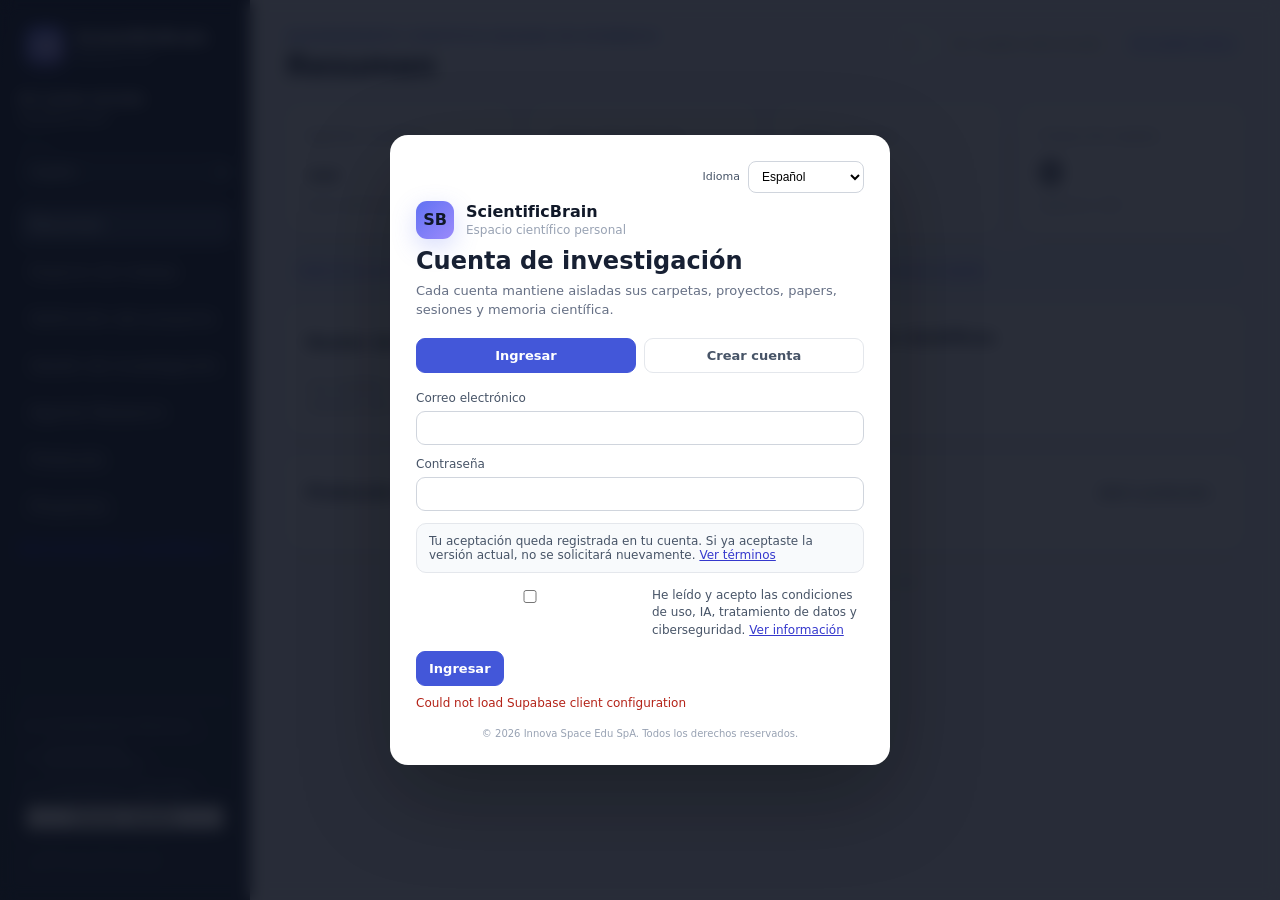
==== commit fbdeec0c: "ScientificBrain v0.23 NVIDIA provider and scientific tools workspace" ====
--- a/index.html
+++ b/index.html
@@ -53,7 +53,7 @@
       <div class="brand"><div class="mark">SB</div><div><strong>ScientificBrain</strong><span>Research OS</span></div></div>
       <div class="user-box" id="user-box"><strong data-i18n="not_signed_in">Sin sesión iniciada</strong><span>Supabase Auth</span></div>
       <div class="sidebar-language"><label for="sidebar-language-select" data-i18n="language">Idioma</label><select id="sidebar-language-select" class="language-select"><option value="es">Español</option><option value="en">English</option><option value="pt">Português</option><option value="fr">Français</option></select></div>
-      <nav style="margin-top:16px"><button class="nav active" data-view="overview" data-i18n="nav_overview">Resumen</button><button class="nav" data-view="workspace" data-i18n="nav_workspace">Espacio de trabajo</button><button class="nav" data-view="definition" data-i18n="nav_definition">Definición del proyecto</button><button class="nav" data-view="session" data-i18n="nav_session">Sesión de investigación</button><button class="nav" data-view="literature" data-i18n="nav_research_agent">Agente Research</button><button class="nav" data-view="protocol" data-i18n="nav_protocol">Protocolo</button><button class="nav" data-view="projects" data-i18n="nav_projects">Proyectos</button></nav>
+      <nav style="margin-top:16px"><button class="nav active" data-view="overview" data-i18n="nav_overview">Resumen</button><button class="nav" data-view="workspace" data-i18n="nav_workspace">Espacio de trabajo</button><button class="nav" data-view="definition" data-i18n="nav_definition">Definición del proyecto</button><button class="nav" data-view="session" data-i18n="nav_session">Sesión de investigación</button><button class="nav" data-view="literature" data-i18n="nav_research_agent">Agente Research</button><button class="nav" data-view="protocol" data-i18n="nav_protocol">Protocolo</button><button class="nav" data-view="projects" data-i18n="nav_projects">Proyectos</button></nav><a class="sidebar-button tool-nav-link" href="/scientific-tools" style="display:block;text-decoration:none;text-align:center;margin-top:12px">Herramientas científicas ↗</a>
       <div class="sidebar-foot"><div class="mini"><span id="provider-dot" class="dot"></span><span id="provider-label" data-i18n="checking_inference">Comprobando inferencia…</span></div><div class="mini"><span id="storage-dot" class="dot"></span><span id="storage-label" data-i18n="checking_storage">Comprobando almacenamiento…</span></div><div class="mini"><span id="security-dot" class="dot"></span><span id="security-label" data-i18n="checking_security">Comprobando seguridad…</span></div><button id="signout-button" class="sidebar-button" data-i18n="sign_out">Cerrar sesión</button><div class="sidebar-rights">© 2026 Innova Space Edu SpA<br><span data-i18n="all_rights_reserved">Todos los derechos reservados.</span></div></div>
     </aside>
 
